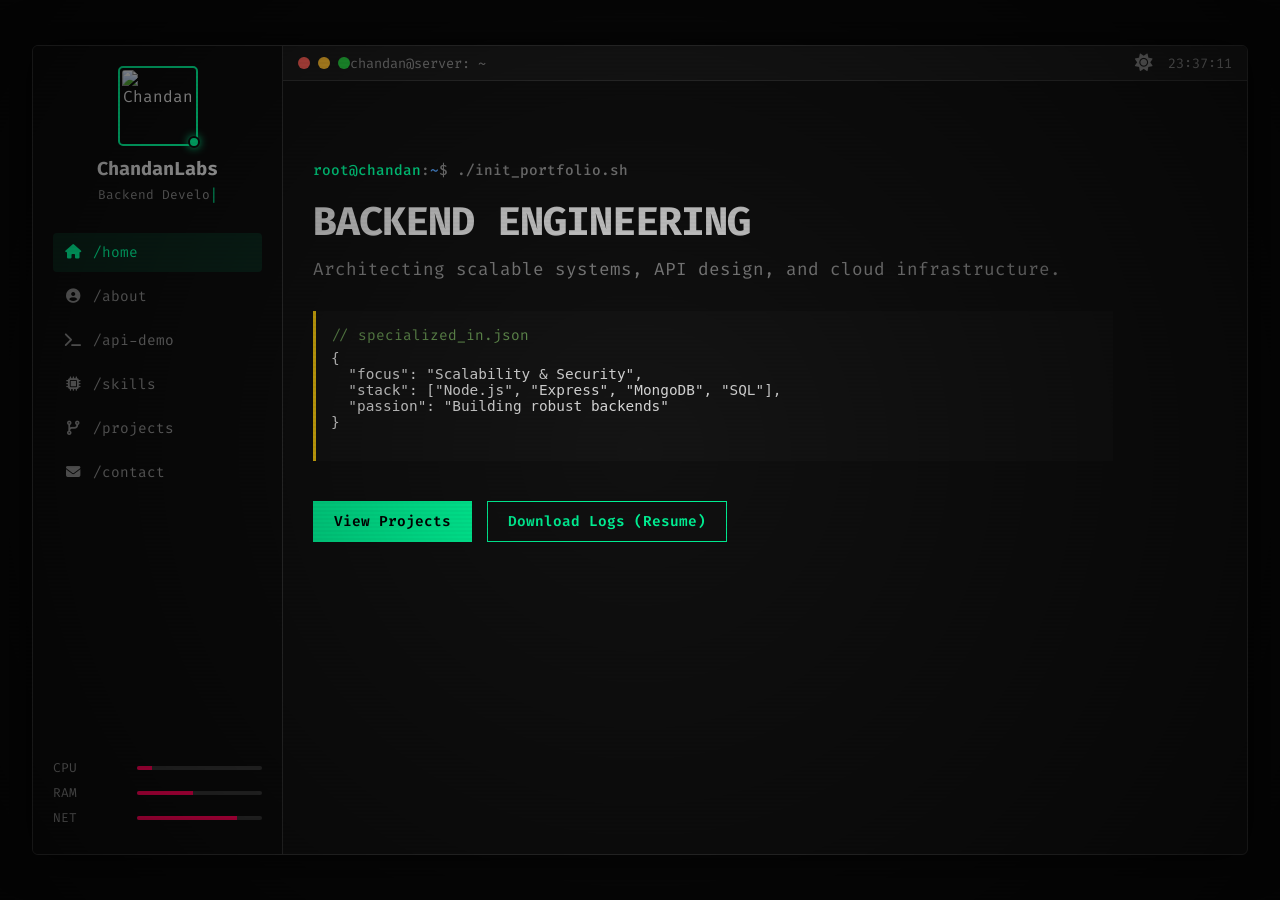
==== index.html @ 98e1dab8 "added updated resume successfully" ====
<!DOCTYPE html>
<html lang="en">

<head>
    <meta charset="UTF-8">
    <meta name="viewport" content="width=device-width, initial-scale=1.0">
    <title>root@chandan:~/portfolio</title>
    <link rel="preconnect" href="https://fonts.googleapis.com">
    <link rel="preconnect" href="https://fonts.gstatic.com" crossorigin>
    <link href="https://fonts.googleapis.com/css2?family=Fira+Code:wght@300;400;500;600;700&display=swap"
        rel="stylesheet">
    <link rel="stylesheet" href="style.css">
    <link rel="stylesheet" href="https://cdnjs.cloudflare.com/ajax/libs/font-awesome/6.4.0/css/all.min.css">
</head>

<body>
    <div class="scanline"></div>
    <div class="overlay"></div>

    <div class="terminal-container">
        <!-- Sidebar / System Status -->
        <aside class="sidebar">
            <div class="user-profile">
                <div class="avatar-frame">
                    <img src="https://github.com/ChandanLabs.png" alt="Chandan" class="avatar">
                    <div class="status-indicator online"></div>
                </div>
                <h3>ChandanLabs</h3>
                <p class="role"><span id="typing-role"></span><span class="typing-cursor">|</span></p>
            </div>

            <nav class="nav-menu">
                <a href="#home" class="nav-item active" data-cmd="cd /home"><i class="fas fa-home"></i> /home</a>
                <a href="#about" class="nav-item" data-cmd="cat about.md"><i class="fas fa-user-circle"></i> /about</a>
                <a href="#api-demo" class="nav-item" data-cmd="curl localhost:3000"><i class="fas fa-terminal"></i>
                    /api-demo</a>
                <a href="#skills" class="nav-item" data-cmd="./show_skills.sh"><i class="fas fa-microchip"></i>
                    /skills</a>
                <a href="#projects" class="nav-item" data-cmd="git log --projects"><i class="fas fa-code-branch"></i>
                    /projects</a>
                <a href="#contact" class="nav-item" data-cmd="./contact_me.sh"><i class="fas fa-envelope"></i>
                    /contact</a>
            </nav>

            <div class="system-stats">
                <div class="stat-row">
                    <span>CPU</span>
                    <div class="progress-bar">
                        <div class="fill" style="width: 12%"></div>
                    </div>
                </div>
                <div class="stat-row">
                    <span>RAM</span>
                    <div class="progress-bar">
                        <div class="fill" style="width: 45%"></div>
                    </div>
                </div>
                <div class="stat-row">
                    <span>NET</span>
                    <div class="progress-bar">
                        <div class="fill" style="width: 80%"></div>
                    </div>
                </div>
            </div>
        </aside>

        <!-- Main Terminal Content -->
        <main class="main-content">
            <!-- Top Bar -->
            <header class="top-bar">
                <div class="window-controls">
                    <span class="control red"></span>
                    <span class="control yellow"></span>
                    <span class="control green"></span>
                </div>
                <div class="window-title">chandan@server: ~</div>
                <div class="top-actions" style="display:flex; align-items:center; gap:15px; margin-left:auto;">
                    <button id="theme-toggle" class="icon-btn" aria-label="Toggle Theme"><i
                            class="fas fa-sun"></i></button>
                    <div class="current-time" id="clock">00:00:00</div>
                </div>
            </header>

            <!-- Scrollable Content Area -->
            <div class="content-scroll">

                <!-- Hero / Home Section -->
                <section id="home" class="section active-section">
                    <div class="terminal-welcome">
                        <p class="prompt"><span class="user">root@chandan</span>:<span class="path">~</span>$
                            ./init_portfolio.sh</p>
                        <h1 class="glitch" data-text="BACKEND ENGINEERING">BACKEND ENGINEERING</h1>
                        <p class="sub-text">Architecting scalable systems, API design, and cloud infrastructure.</p>

                        <div class="code-block">
                            <span class="comment">// specialized_in.json</span>
                            <pre>
{
  "focus": "Scalability & Security",
  "stack": ["Node.js", "Express", "MongoDB", "SQL"],
  "passion": "Building robust backends"
}
                            </pre>
                        </div>

                        <div class="cta-group">
                            <a href="#projects" class="terminal-btn">View Projects</a>
                            <a href="assets/ChandanKumarSahTeli.pdf" class="terminal-btn outline"
                                download>Download Logs (Resume)</a>
                        </div>
                    </div>
                </section>

                <!-- API Playground Section (Backend Demo) -->
                <section id="api-demo" class="section">
                    <div class="terminal-header">
                        <h2><span class="prompt">root@chandan:~/api-server$</span> node server.js</h2>
                    </div>
                    <div class="api-console-container">
                        <div class="api-status-bar">
                            <span class="status-dot green"></span> Server Status: <strong>Online</strong> | Port: 3000
                        </div>

                        <div class="api-interaction-area">
                            <div class="request-builder">
                                <label>>>> HTTP Request</label>
                                <div class="input-group">
                                    <select id="http-method" class="terminal-select">
                                        <option value="GET">GET</option>
                                        <option value="POST">POST</option>
                                    </select>
                                    <input type="text" id="api-endpoint" class="terminal-input-inline"
                                        value="/api/active-projects" placeholder="/api/...">
                                    <button id="send-request" class="terminal-btn-small">SEND</button>
                                </div>
                                <div class="available-endpoints">
                                    <small>Available: <span class="cmd-hint"
                                            onclick="setEndpoint('/api/active-projects')">/api/active-projects</span>,
                                        <span class="cmd-hint"
                                            onclick="setEndpoint('/api/system-health')">/api/system-health</span>, <span
                                            class="cmd-hint"
                                            onclick="setEndpoint('/api/hire-me')">/api/hire-me</span></small>
                                </div>
                            </div>

                            <div class="response-viewer">
                                <label>>>> Server Response</label>
                                <pre><code id="json-response" class="language-json">
// Waiting for request...
                                </code></pre>
                            </div>
                        </div>
                    </div>
                </section>

                <!-- About Section -->
                <section id="about" class="section">
                    <div class="terminal-header">
                        <h2><span class="prompt">root@chandan:~/about$</span> cat README.md</h2>
                    </div>
                    <div class="about-content">
                        <p>> I am a Backend Developer obsessed with system architecture and data flow.</p>
                        <p>> Currently pursuing B.Tech in Computer Science at Aditya University.</p>
                        <p>> I don't just write code; I design systems that handle load and ensure data integrity.</p>
                        <br>
                        <div class="knowledge-base">
                            <h3><i class="fas fa-book"></i> Knowledge Base</h3>
                            <div class="kb-grid">
                                <div class="kb-item">
                                    <h4>System Design</h4>
                                    <p>Understanding of load balancing, caching strategies, and database indexing.</p>
                                </div>
                                <div class="kb-item">
                                    <h4>API Security</h4>
                                    <p>Experience with JWT, OAuth2, and rate limiting implementation.</p>
                                </div>
                                <div class="kb-item">
                                    <h4>Data Structures</h4>
                                    <p>Strong grasp of algorithms for optimized backend logic.</p>
                                </div>
                            </div>
                        </div>
                    </div>
                </section>

                <!-- Skills Section -->
                <section id="skills" class="section">
                    <div class="terminal-header">
                        <h2><span class="prompt">root@chandan:~/skills$</span> ./list_dependencies.sh</h2>
                    </div>
                    <div class="skills-container">
                        <div class="skill-category">
                            <h3>Backend Core</h3>
                            <div class="skill-tags">
                                <span class="tag">Node.js</span>
                                <span class="tag">Express.js</span>
                                <span class="tag">Java</span>
                                <span class="tag">Python</span>
                            </div>
                        </div>
                        <div class="skill-category">
                            <h3>Databases</h3>
                            <div class="skill-tags">
                                <span class="tag">MongoDB</span>
                                <span class="tag">MySQL</span>
                                <span class="tag">PostgreSQL</span>
                                <span class="tag">Redis</span>
                            </div>
                        </div>
                        <div class="skill-category">
                            <h3>DevOps & Cloud</h3>
                            <div class="skill-tags">
                                <span class="tag">Docker</span>
                                <span class="tag">AWS (Basic)</span>
                                <span class="tag">Git</span>
                                <span class="tag">Linux</span>
                            </div>
                        </div>
                        <div class="skill-category">
                            <h3>Tools</h3>
                            <div class="skill-tags">
                                <span class="tag">Postman</span>
                                <span class="tag">Insomnia</span>
                                <span class="tag">VS Code</span>
                            </div>
                        </div>
                    </div>
                </section>

                <!-- Projects Section -->
                <section id="projects" class="section">
                    <div class="terminal-header">
                        <h2><span class="prompt">root@chandan:~/projects$</span> git log --oneline</h2>
                    </div>
                    <!-- Projects will be injected here by JS -->
                    <div id="projects-container" class="projects-grid">
                        <div class="loading-cursor">Fetching repositories..._</div>
                    </div>
                </section>

                <!-- Contact Section -->
                <section id="contact" class="section">
                    <div class="terminal-header">
                        <h2><span class="prompt">root@chandan:~/contact$</span> ./send_message.sh</h2>
                    </div>
                    <div class="contact-form-container">
                        <div class="form-group">
                            <label>> Enter your email:</label>
                            <input type="email" class="terminal-input" placeholder="_">
                        </div>
                        <div class="form-group">
                            <label>> Message:</label>
                            <textarea class="terminal-input" rows="4" placeholder="_"></textarea>
                        </div>
                        <button class="terminal-btn">EXECUTE SEND</button>

                        <div class="social-links-terminal">
                            <p>Or connect via:</p>
                            <a href="mailto:sah288012@gmail.com" class="social-cmd">ssh sah288012@gmail.com</a>
                            <a href="https://linkedin.com/in/chandan-kumar-sah-teli-8718b6364/" target="_blank"
                                class="social-cmd">curl linkedin/chandan</a>
                            <a href="https://github.com/ChandanLabs" target="_blank" class="social-cmd">git remote add
                                origin github/ChandanLabs</a>
                        </div>
                    </div>
                </section>

            </div>
        </main>
    </div>

    <script src="script.js"></script>
</body>

</html>
---- style.css ----
/* Base & Reset */
* {
    box-sizing: border-box;
    margin: 0;
    padding: 0;
}

:root {
    --bg-color: #0a0a0a;
    --term-bg: #111;
    --sidebar-bg: #0d0d0d;
    --text-primary: #e0e0e0;
    --text-muted: #888;
    --accent: #00ff9d;
    /* Matrix Green */
    --accent-dim: rgba(0, 255, 157, 0.1);
    --secondary: #ff0055;
    /* Error Red / Accent */
    --highlight: #f1c40f;
    /* Warning Yellow */
    --font-mono: 'Fira Code', 'Courier New', monospace;
    --window-header: #1a1a1a;
    --border: #333;
}

body.light-mode {
    --bg-color: #f0f0f0;
    --term-bg: #ffffff;
    --sidebar-bg: #e6e6e6;
    --text-primary: #333333;
    --text-muted: #666666;
    --accent: #007acc;
    /* VS Code Blue */
    --accent-dim: rgba(0, 122, 204, 0.1);
    --secondary: #d32f2f;
    --highlight: #f1c40f;
    --window-header: #dddddd;
    --border: #cccccc;
}

body {
    background-color: var(--bg-color);
    color: var(--text-primary);
    font-family: var(--font-mono);
    height: 100vh;
    overflow: hidden;
    display: flex;
    justify-content: center;
    align-items: center;
}

/* Scanlines & Overlay Effects */
.scanline {
    position: fixed;
    top: 0;
    left: 0;
    width: 100%;
    height: 100%;
    background: linear-gradient(to bottom, rgba(255, 255, 255, 0), rgba(255, 255, 255, 0) 50%, rgba(0, 0, 0, 0.2) 50%, rgba(0, 0, 0, 0.2));
    background-size: 100% 4px;
    pointer-events: none;
    z-index: 1000;
    opacity: 0.15;
}

.overlay {
    position: fixed;
    top: 0;
    left: 0;
    width: 100%;
    height: 100%;
    background: radial-gradient(circle at center, transparent 0%, rgba(0, 0, 0, 0.6) 100%);
    pointer-events: none;
    z-index: 999;
}

/* Container */
.terminal-container {
    display: flex;
    width: 95vw;
    height: 90vh;
    border: 1px solid var(--border);
    background: var(--term-bg);
    box-shadow: 0 0 40px rgba(0, 0, 0, 0.8);
    position: relative;
    z-index: 1;
    overflow: hidden;
    border-radius: 6px;
}

/* Sidebar */
.sidebar {
    width: 250px;
    background: var(--sidebar-bg);
    border-right: 1px solid var(--border);
    padding: 20px;
    display: flex;
    flex-direction: column;
}

.user-profile {
    text-align: center;
    margin-bottom: 30px;
}

.avatar-frame {
    position: relative;
    width: 80px;
    height: 80px;
    margin: 0 auto 10px;
    border: 2px solid var(--accent);
    border-radius: 5px;
    padding: 2px;
}

.avatar {
    width: 100%;
    height: 100%;
    object-fit: cover;
    border-radius: 3px;
}

.status-indicator {
    position: absolute;
    bottom: -4px;
    right: -4px;
    width: 12px;
    height: 12px;
    border-radius: 50%;
    border: 2px solid var(--sidebar-bg);
}

.status-indicator.online {
    background: var(--accent);
    box-shadow: 0 0 8px var(--accent);
}

.role {
    font-size: 0.8rem;
    color: var(--text-muted);
    margin-top: 5px;
}

.nav-menu {
    flex: 1;
    display: flex;
    flex-direction: column;
    gap: 5px;
}

.nav-item {
    display: flex;
    align-items: center;
    gap: 10px;
    padding: 10px;
    color: var(--text-muted);
    text-decoration: none;
    transition: all 0.2s;
    border-radius: 4px;
    font-size: 0.9rem;
}

.nav-item:hover,
.nav-item.active {
    background: var(--accent-dim);
    color: var(--accent);
}

.nav-item i {
    width: 20px;
    text-align: center;
}

.system-stats {
    margin-top: auto;
    font-size: 0.8rem;
    color: var(--text-muted);
}

.stat-row {
    display: flex;
    align-items: center;
    justify-content: space-between;
    margin-bottom: 8px;
}

.progress-bar {
    width: 60%;
    height: 4px;
    background: #333;
    border-radius: 2px;
    overflow: hidden;
}

.progress-bar .fill {
    height: 100%;
    background: var(--secondary);
}

/* Main Content */
.main-content {
    flex: 1;
    display: flex;
    flex-direction: column;
}

.top-bar {
    height: 35px;
    background: var(--window-header);
    border-bottom: 1px solid var(--border);
    display: flex;
    align-items: center;
    padding: 0 15px;
    justify-content: space-between;
}

.window-controls {
    display: flex;
    gap: 8px;
}

.control {
    width: 12px;
    height: 12px;
    border-radius: 50%;
}

.control.red {
    background: #ff5f56;
}

.control.yellow {
    background: #ffbd2e;
}

.control.green {
    background: #27c93f;
}

.window-title {
    font-size: 0.85rem;
    color: var(--text-muted);
}

.current-time {
    font-size: 0.85rem;
    color: var(--text-muted);
}

.content-scroll {
    flex: 1;
    padding: 30px;
    overflow-y: auto;
    scroll-behavior: smooth;
    color: var(--text-primary);
}

.content-scroll::-webkit-scrollbar {
    width: 8px;
}

.content-scroll::-webkit-scrollbar-thumb {
    background: #333;
    border-radius: 4px;
}

.content-scroll::-webkit-scrollbar-track {
    background: var(--term-bg);
}

/* Sections */
.section {
    display: none;
    animation: fadeIn 0.3s ease;
}

.section.active-section {
    display: block;
}

@keyframes fadeIn {
    from {
        opacity: 0;
        transform: translateY(10px);
    }

    to {
        opacity: 1;
        transform: translateY(0);
    }
}

/* Typography & Terminal Elements */
h1 {
    font-size: 2.5rem;
    margin: 10px 0;
    color: var(--text-primary);
    letter-spacing: -1px;
}

h2 {
    font-size: 1.5rem;
    color: var(--accent);
    margin-bottom: 20px;
    border-bottom: 1px solid var(--border);
    padding-bottom: 10px;
}

.prompt {
    color: var(--text-muted);
    font-size: 0.9rem;
    margin-bottom: 15px;
    font-weight: 500;
}

.prompt .user {
    color: var(--accent);
}

.prompt .path {
    color: #57a5ff;
}

/* Home Section */
.terminal-welcome {
    max-width: 800px;
    margin-top: 50px;
}

.sub-text {
    font-size: 1.1rem;
    color: var(--text-muted);
    margin-bottom: 30px;
}

.code-block {
    background: #151515;
    border-left: 3px solid var(--highlight);
    padding: 15px;
    font-size: 0.9rem;
    margin-bottom: 40px;
    font-family: var(--font-mono);
}

.code-block .comment {
    color: #6a9955;
    display: block;
    margin-bottom: 5px;
}

.cta-group {
    display: flex;
    gap: 15px;
}

.terminal-btn {
    padding: 10px 20px;
    background: var(--accent);
    color: #000;
    font-weight: 600;
    text-decoration: none;
    border: 1px solid var(--accent);
    transition: all 0.2s;
    font-size: 0.9rem;
}

.terminal-btn:hover {
    background: transparent;
    color: var(--accent);
    box-shadow: 0 0 10px var(--accent-dim);
}

.terminal-btn.outline {
    background: transparent;
    color: var(--accent);
}

.terminal-btn.outline:hover {
    background: var(--accent);
    color: #000;
}

/* Grid Systems for Knowledge & Skills */
.kb-grid,
.skills-container {
    display: grid;
    grid-template-columns: repeat(auto-fill, minmax(200px, 1fr));
    gap: 20px;
}

.kb-item,
.skill-category {
    background: rgba(255, 255, 255, 0.03);
    border: 1px solid #222;
    padding: 15px;
    transition: border-color 0.2s;
}

.kb-item:hover,
.skill-category:hover {
    border-color: var(--accent);
}

.kb-item h4,
.skill-category h3 {
    color: var(--text-primary);
    margin-bottom: 10px;
    font-size: 1rem;
}

.kb-item p {
    font-size: 0.85rem;
    color: var(--text-muted);
    line-height: 1.5;
}

.skill-tags {
    display: flex;
    flex-wrap: wrap;
    gap: 8px;
}

.tag {
    font-size: 0.8rem;
    padding: 3px 8px;
    background: #222;
    color: var(--text-muted);
}

.skill-category:hover .tag {
    color: var(--accent);
    background: var(--accent-dim);
}

/* Projects Grid */
.projects-grid {
    display: grid;
    grid-template-columns: repeat(auto-fill, minmax(300px, 1fr));
    gap: 20px;
}

.project-card {
    background: #0d0d0d;
    border: 1px solid #333;
    padding: 20px;
    display: flex;
    flex-direction: column;
    justify-content: space-between;
    transition: all 0.2s;
}

.project-card:hover {
    transform: translateY(-3px);
    border-color: var(--accent);
    box-shadow: 0 5px 15px rgba(0, 0, 0, 0.3);
}

.project-header {
    display: flex;
    justify-content: space-between;
    align-items: flex-start;
    margin-bottom: 15px;
}

.project-title {
    color: var(--accent);
    font-size: 1.1rem;
    font-weight: 600;
    text-decoration: none;
}

.project-desc {
    font-size: 0.9rem;
    color: var(--text-muted);
    margin-bottom: 20px;
    line-height: 1.5;
    flex-grow: 1;
}

.project-meta {
    font-size: 0.8rem;
    color: #555;
    display: flex;
    gap: 15px;
    margin-bottom: 15px;
}

.project-links {
    display: flex;
    gap: 10px;
}

.p-btn {
    font-size: 0.8rem;
    color: var(--text-primary);
    text-decoration: none;
    border-bottom: 1px solid transparent;
}

.p-btn:hover {
    border-bottom-color: var(--accent);
    color: var(--accent);
}

/* Icon Button */
.icon-btn {
    background: transparent;
    border: none;
    color: var(--text-muted);
    font-size: 1.1rem;
    cursor: pointer;
    transition: color 0.2s;
}

.icon-btn:hover {
    color: var(--accent);
}

/* API Console Styles */
.api-console-container {
    background: rgba(0, 0, 0, 0.2);
    border: 1px solid var(--border);
    border-radius: 4px;
    padding: 15px;
    font-family: var(--font-mono);
}

body.light-mode .api-console-container {
    background: rgba(0, 0, 0, 0.05);
}

.api-status-bar {
    border-bottom: 1px solid var(--border);
    padding-bottom: 10px;
    margin-bottom: 15px;
    font-size: 0.85rem;
    color: var(--text-muted);
}

.status-dot {
    display: inline-block;
    width: 8px;
    height: 8px;
    border-radius: 50%;
    margin-right: 5px;
}

.status-dot.green {
    background: #27c93f;
    box-shadow: 0 0 5px #27c93f;
}

.input-group {
    display: flex;
    gap: 10px;
    margin-bottom: 10px;
}

.terminal-select {
    background: var(--bg-color);
    color: var(--accent);
    border: 1px solid var(--border);
    padding: 8px;
    font-family: var(--font-mono);
    cursor: pointer;
}

.terminal-input-inline {
    flex: 1;
    background: transparent;
    border: 1px solid var(--border);
    color: var(--text-primary);
    padding: 8px;
    font-family: var(--font-mono);
}

.terminal-btn-small {
    padding: 8px 15px;
    background: var(--accent);
    color: var(--term-bg);
    border: none;
    font-weight: bold;
    cursor: pointer;
}

.cmd-hint {
    color: var(--accent);
    cursor: pointer;
    text-decoration: underline;
    margin-right: 10px;
}

.response-viewer {
    margin-top: 20px;
    background: #000;
    padding: 15px;
    border-radius: 4px;
    border: 1px solid #333;
    min-height: 150px;
    color: #00ff9d;
    /* Keep greenish output for contrast */
}

body.light-mode .response-viewer {
    background: #1e1e1e;
}

/* Contact Form */
.contact-form-container {
    max-width: 600px;
}

.form-group {
    margin-bottom: 20px;
}

.form-group label {
    display: block;
    color: var(--text-muted);
    margin-bottom: 8px;
    font-size: 0.9rem;
}

.terminal-input {
    width: 100%;
    background: transparent;
    border: none;
    border-bottom: 1px solid #333;
    color: var(--accent);
    font-family: var(--font-mono);
    padding: 10px 0;
    font-size: 1rem;
}

.terminal-input:focus {
    outline: none;
    border-bottom-color: var(--accent);
}

.social-links-terminal {
    margin-top: 40px;
    border-top: 1px dashed #333;
    padding-top: 20px;
}

.social-cmd {
    display: block;
    font-size: 0.9rem;
    color: var(--text-muted);
    margin-bottom: 8px;
    text-decoration: none;
}

.social-cmd:hover {
    color: var(--accent);
}

/* Typing Cursor Animation */
.typing-cursor {
    display: inline-block;
    color: var(--accent);
    animation: blinkCursor 0.8s step-end infinite;
}

@keyframes blinkCursor {

    from,
    to {
        opacity: 1;
    }

    50% {
        opacity: 0;
    }
}

/* Glitch Effect */
.glitch {
    position: relative;
}

.glitch::before,
.glitch::after {
    content: attr(data-text);
    position: absolute;
    top: 0;
    left: 0;
    width: 100%;
    height: 100%;
}

.glitch::before {
    left: 2px;
    text-shadow: -1px 0 #ff00c1;
    clip: rect(44px, 450px, 56px, 0);
    animation: glitch-anim 5s infinite linear alternate-reverse;
}

.glitch::after {
    left: -2px;
    text-shadow: -1px 0 #00fff9;
    clip: rect(44px, 450px, 56px, 0);
    animation: glitch-anim2 5s infinite linear alternate-reverse;
}

@keyframes glitch-anim {
    0% {
        clip: rect(30px, 9999px, 10px, 0);
    }

    20% {
        clip: rect(80px, 9999px, 90px, 0);
    }

    40% {
        clip: rect(10px, 9999px, 50px, 0);
    }

    60% {
        clip: rect(40px, 9999px, 20px, 0);
    }

    80% {
        clip: rect(90px, 9999px, 60px, 0);
    }

    100% {
        clip: rect(20px, 9999px, 70px, 0);
    }
}

@keyframes glitch-anim2 {
    0% {
        clip: rect(10px, 9999px, 80px, 0);
    }

    20% {
        clip: rect(60px, 9999px, 10px, 0);
    }

    40% {
        clip: rect(30px, 9999px, 50px, 0);
    }

    60% {
        clip: rect(90px, 9999px, 20px, 0);
    }

    80% {
        clip: rect(10px, 9999px, 40px, 0);
    }

    100% {
        clip: rect(50px, 9999px, 80px, 0);
    }
}

/* Back to Top Button */
.back-to-top {
    position: fixed;
    bottom: 20px;
    right: 20px;
    background: var(--accent);
    color: #000;
    border: none;
    border-radius: 50%;
    width: 50px;
    height: 50px;
    font-size: 1.5rem;
    cursor: pointer;
    box-shadow: 0 4px 15px rgba(0, 0, 0, 0.3);
    z-index: 2000;
    opacity: 0;
    visibility: hidden;
    transition: opacity 0.3s, visibility 0.3s, transform 0.3s;
    display: flex;
    align-items: center;
    justify-content: center;
}

.back-to-top.show {
    opacity: 1;
    visibility: visible;
}

.back-to-top:hover {
    transform: scale(1.1);
    box-shadow: 0 0 15px var(--accent);
}

@media (max-width: 768px) {
    body {
        height: auto;
        overflow-y: auto;
        /* Enable native body scroll on mobile */
        display: block;
        /* Remove flex centering constraint */
    }

    .terminal-container {
        flex-direction: column;
        width: 100%;
        height: auto;
        min-height: 100vh;
        /* Allow it to grow */
        border-radius: 0;
        border: none;
        overflow: visible;
        /* No internal scroll clipping */
    }

    .sidebar {
        width: 100%;
        flex-direction: row;
        align-items: center;
        padding: 10px 15px;
        border-right: none;
        border-bottom: 1px solid var(--border);
        height: 70px;
        position: sticky;
        /* Sticky Header */
        top: 0;
        z-index: 1000;
        background: var(--sidebar-bg);
        /* Ensure opacity covers content */
    }

    .user-profile {
        margin-bottom: 0;
        display: flex;
        align-items: center;
        gap: 10px;
        text-align: left;
        flex: 0 0 auto;
        /* Don't shrink */
    }

    .avatar-frame {
        width: 40px;
        height: 40px;
        margin: 0;
    }

    .status-indicator {
        width: 8px;
        height: 8px;
    }

    .role,
    .system-stats {
        display: none;
    }

    .user-profile h3 {
        font-size: 1rem;
        margin: 0;
        display: none;
        /* Hide name on small screens to save space for nav */
    }

    /* Horizontal Scrolling Nav for Mobile */
    .nav-menu {
        display: flex;
        flex-direction: row;
        align-items: center;
        overflow-x: auto;
        flex: 1;
        margin-left: 15px;
        gap: 5px;
        -webkit-overflow-scrolling: touch;
        /* Smooth scroll for nav */
        scrollbar-width: none;
        /* Firefox */
    }

    .nav-menu::-webkit-scrollbar {
        display: none;
        /* Chrome/Safari */
    }

    .nav-item {
        padding: 8px;
        white-space: nowrap;
    }

    .nav-item span {
        display: none;
    }

    /* Show only icons */
    .nav-item i {
        font-size: 1.2rem;
    }

    .main-content {
        height: auto;
        overflow: visible;
        display: block;
    }

    /* Disable inner scroll, let body handle it */
    .content-scroll {
        flex: none;
        /* Disable flex sizing */
        padding: 15px 15px 80px 15px;
        /* Extra bottom padding */
        overflow: visible;
        height: auto;
    }

    /* Top bar adjustments */
    .top-bar {
        display: none;
        /* Hide window controls on mobile to save space */
    }

    h1 {
        font-size: 1.8rem;
    }
}
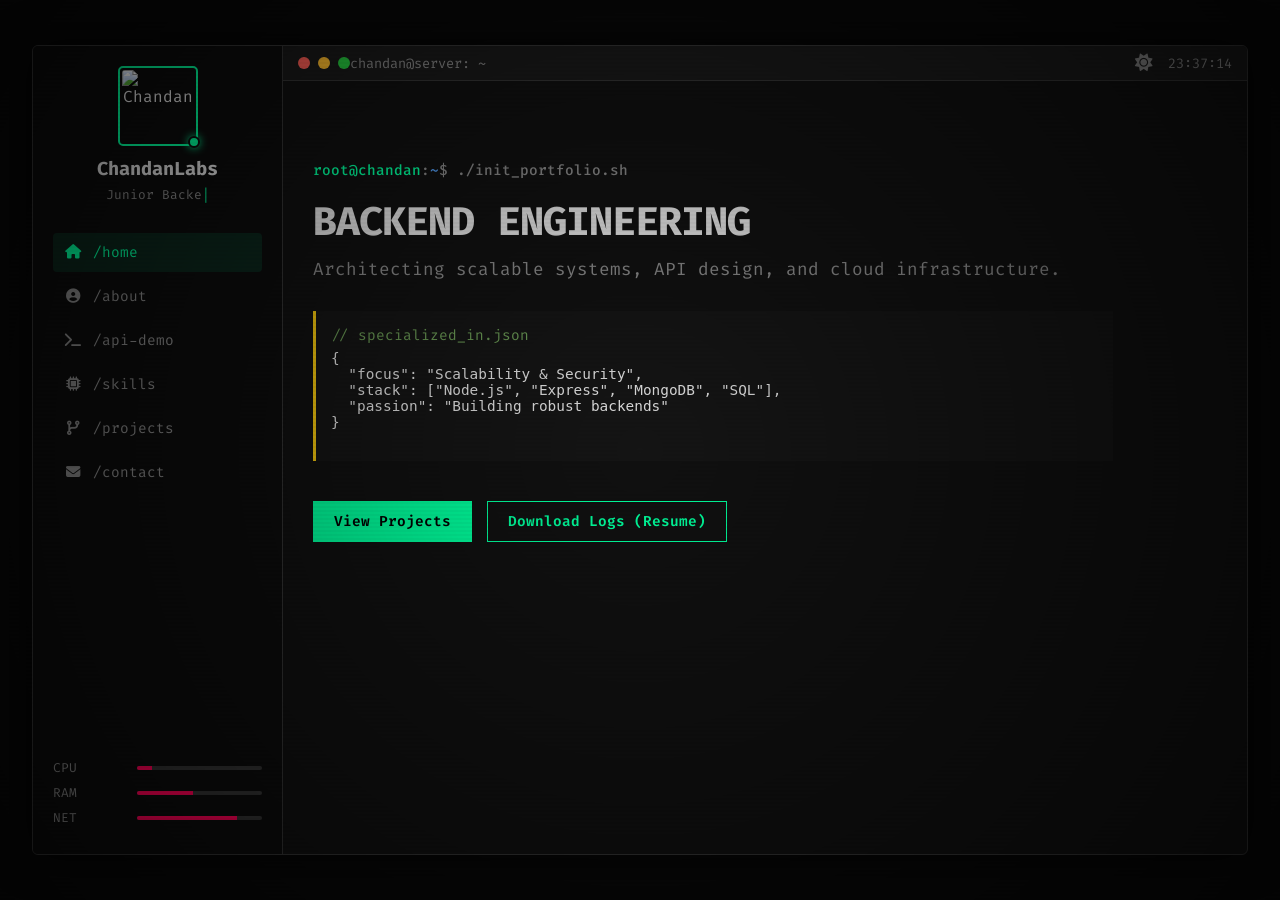
==== commit a014be1b: "making it perfect" ====
--- a/index.html
+++ b/index.html
@@ -105,8 +105,8 @@
 
                         <div class="cta-group">
                             <a href="#projects" class="terminal-btn">View Projects</a>
-                            <a href="assets/ChandanKumarSahTeli.pdf" class="terminal-btn outline"
-                                download>Download Logs (Resume)</a>
+                            <a href="assets/ChandanKumarSahTeli.pdf" class="terminal-btn outline" download>Download Logs
+                                (Resume)</a>
                         </div>
                     </div>
                 </section>
@@ -159,28 +159,30 @@
                         <h2><span class="prompt">root@chandan:~/about$</span> cat README.md</h2>
                     </div>
                     <div class="about-content">
-                        <p>> I am a Backend Developer obsessed with system architecture and data flow.</p>
-                        <p>> Currently pursuing B.Tech in Computer Science at Aditya University.</p>
-                        <p>> I don't just write code; I design systems that handle load and ensure data integrity.</p>
+                        <p>> Motivated Computer Science student with strong engineering fundamentals.</p>
+                        <p>> Proficiency in building scalable APIs, designing database schemas, and integrating AI.</p>
+                        <p>> Actively learning cloud infrastructure and advanced system design while maintaining a
+                            continuous focus on clean code.</p>
                         <br>
                         <div class="knowledge-base">
                             <h3><i class="fas fa-book"></i> Knowledge Base</h3>
                             <div class="kb-grid">
                                 <div class="kb-item">
-                                    <h4>System Design</h4>
-                                    <p>Understanding of load balancing, caching strategies, and database indexing.</p>
-                                </div>
-                                <div class="kb-item">
-                                    <h4>API Security</h4>
-                                    <p>Experience with JWT, OAuth2, and rate limiting implementation.</p>
-                                </div>
-                                <div class="kb-item">
-                                    <h4>Data Structures</h4>
-                                    <p>Strong grasp of algorithms for optimized backend logic.</p>
+                                    <div class="kb-item">
+                                        <h4>System Design</h4>
+                                        <p>Scalability basics, Caching (Redis), Database Normalization.</p>
+                                    </div>
+                                    <div class="kb-item">
+                                        <h4>Backend Engineering</h4>
+                                        <p>RESTful design, JWT Auth, Client-Server Architecture.</p>
+                                    </div>
+                                    <div class="kb-item">
+                                        <h4>AI Integration</h4>
+                                        <p>LLM APIs, Prompt Engineering, Agentic Workflows.</p>
+                                    </div>
                                 </div>
                             </div>
                         </div>
-                    </div>
                 </section>
 
                 <!-- Skills Section -->
@@ -188,41 +190,63 @@
                     <div class="terminal-header">
                         <h2><span class="prompt">root@chandan:~/skills$</span> ./list_dependencies.sh</h2>
                     </div>
-                    <div class="skills-container">
-                        <div class="skill-category">
-                            <h3>Backend Core</h3>
-                            <div class="skill-tags">
-                                <span class="tag">Node.js</span>
-                                <span class="tag">Express.js</span>
-                                <span class="tag">Java</span>
-                                <span class="tag">Python</span>
-                            </div>
-                        </div>
-                        <div class="skill-category">
-                            <h3>Databases</h3>
-                            <div class="skill-tags">
-                                <span class="tag">MongoDB</span>
-                                <span class="tag">MySQL</span>
-                                <span class="tag">PostgreSQL</span>
-                                <span class="tag">Redis</span>
-                            </div>
-                        </div>
-                        <div class="skill-category">
-                            <h3>DevOps & Cloud</h3>
-                            <div class="skill-tags">
-                                <span class="tag">Docker</span>
-                                <span class="tag">AWS (Basic)</span>
-                                <span class="tag">Git</span>
-                                <span class="tag">Linux</span>
-                            </div>
-                        </div>
-                        <div class="skill-category">
-                            <h3>Tools</h3>
-                            <div class="skill-tags">
-                                <span class="tag">Postman</span>
-                                <span class="tag">Insomnia</span>
-                                <span class="tag">VS Code</span>
-                            </div>
+                    <div class="skill-category">
+                        <h3>Languages (Intermediate)</h3>
+                        <div class="skill-tags">
+                            <span class="tag">Python</span>
+                            <span class="tag">Java</span>
+                            <span class="tag">JavaScript</span>
+                        </div>
+                    </div>
+                    <div class="skill-category">
+                        <h3>Backend Engineering</h3>
+                        <div class="skill-tags">
+                            <span class="tag">Node.js & Express</span>
+                            <span class="tag">REST APIs</span>
+                            <span class="tag">Authentication (JWT)</span>
+                            <span class="tag">DSA Fundamentals</span>
+                        </div>
+                    </div>
+                    <div class="skill-category">
+                        <h3>System Design</h3>
+                        <div class="skill-tags">
+                            <span class="tag">Client-Server Arch</span>
+                            <span class="tag">Database Design</span>
+                            <span class="tag">Caching Basics</span>
+                            <span class="tag">Auth Flows</span>
+                        </div>
+                    </div>
+                    <div class="skill-category">
+                        <h3>Databases</h3>
+                        <div class="skill-tags">
+                            <span class="tag">MySQL</span>
+                            <span class="tag">MongoDB</span>
+                            <span class="tag">Redis (Basic)</span>
+                        </div>
+                    </div>
+                    <div class="skill-category">
+                        <h3>DevOps & Cloud</h3>
+                        <div class="skill-tags">
+                            <span class="tag">Linux</span>
+                            <span class="tag">Git & GitHub</span>
+                            <span class="tag">Docker</span>
+                            <span class="tag">AWS (Basics)</span>
+                        </div>
+                    </div>
+                    <div class="skill-category">
+                        <h3>AI / GenAI</h3>
+                        <div class="skill-tags">
+                            <span class="tag">LLM Integration</span>
+                            <span class="tag">Prompt Engineering</span>
+                            <span class="tag">GenAI Apps</span>
+                        </div>
+                    </div>
+                    <div class="skill-category" style="border-color: var(--accent);">
+                        <h3>Learning & Growth</h3>
+                        <div class="skill-tags">
+                            <span class="tag">Kubernetes</span>
+                            <span class="tag">Cloud (AWS)</span>
+                            <span class="tag">Advanced Scalability</span>
                         </div>
                     </div>
                 </section>
--- a/style.css
+++ b/style.css
@@ -388,30 +388,86 @@
     gap: 20px;
 }
 
-.kb-item,
+.kb-item {
+    background: linear-gradient(135deg, rgba(255, 255, 255, 0.03) 0%, rgba(255, 255, 255, 0.01) 100%);
+    border: 1px solid #333;
+    border-left: 3px solid transparent;
+    padding: 20px;
+    transition: all 0.3s cubic-bezier(0.25, 0.8, 0.25, 1);
+    position: relative;
+    overflow: hidden;
+    border-radius: 4px;
+}
+
+.kb-item::before {
+    content: '';
+    position: absolute;
+    top: 0;
+    left: 0;
+    width: 0%;
+    height: 100%;
+    background: var(--accent-dim);
+    transition: width 0.3s ease;
+    z-index: 0;
+}
+
+.kb-item:hover {
+    transform: translateY(-2px);
+    border-color: var(--accent);
+    border-left-color: var(--accent);
+    box-shadow: 0 5px 15px rgba(0, 0, 0, 0.2);
+}
+
+.kb-item:hover::before {
+    width: 100%;
+}
+
+.kb-item h4 {
+    color: var(--accent);
+    margin-bottom: 12px;
+    font-size: 1.05rem;
+    position: relative;
+    z-index: 1;
+    display: flex;
+    align-items: center;
+    gap: 8px;
+}
+
+.kb-item h4::before {
+    content: '>';
+    font-size: 0.8em;
+    opacity: 0.7;
+}
+
+.kb-item p {
+    font-size: 0.9rem;
+    color: var(--text-muted);
+    line-height: 1.6;
+    position: relative;
+    z-index: 1;
+    transition: color 0.3s;
+}
+
+.kb-item:hover p {
+    color: var(--text-primary);
+}
+
 .skill-category {
     background: rgba(255, 255, 255, 0.03);
     border: 1px solid #222;
     padding: 15px;
-    transition: border-color 0.2s;
-}
-
-.kb-item:hover,
+    transition: all 0.2s;
+}
+
 .skill-category:hover {
     border-color: var(--accent);
-}
-
-.kb-item h4,
+    transform: translateY(-2px);
+}
+
 .skill-category h3 {
     color: var(--text-primary);
     margin-bottom: 10px;
     font-size: 1rem;
-}
-
-.kb-item p {
-    font-size: 0.85rem;
-    color: var(--text-muted);
-    line-height: 1.5;
 }
 
 .skill-tags {
@@ -788,6 +844,7 @@
     box-shadow: 0 0 15px var(--accent);
 }
 
+/* Responsive Styles */
 @media (max-width: 768px) {
     body {
         height: auto;
@@ -838,7 +895,6 @@
     .avatar-frame {
         width: 40px;
         height: 40px;
-        margin: 0;
     }
 
     .status-indicator {
@@ -917,4 +973,40 @@
     h1 {
         font-size: 1.8rem;
     }
+}
+
+/* Enhanced About Section Layout - Centered & Balanced */
+.about-content {
+    display: flex;
+    flex-direction: column;
+    gap: 30px;
+    max-width: 900px;
+    margin: 0 auto;
+    /* Center the entire section horizontally */
+}
+
+/* Knowledge Base Grid - Spaced out "small boxes" */
+.kb-grid {
+    display: grid;
+    grid-template-columns: repeat(auto-fit, minmax(240px, 1fr));
+    gap: 20px;
+    width: 100%;
+    margin-top: 10px;
+}
+
+.knowledge-base h3 {
+    margin-top: 0;
+    margin-bottom: 25px;
+    font-size: 1.2rem;
+    color: var(--accent);
+    border-bottom: 1px dashed #333;
+    padding-bottom: 10px;
+    text-align: left;
+    /* Keep header aligned with grid */
+}
+
+/* Ensure paragraph text is readable and not too wide */
+.about-content p {
+    max-width: 100%;
+    line-height: 1.6;
 }
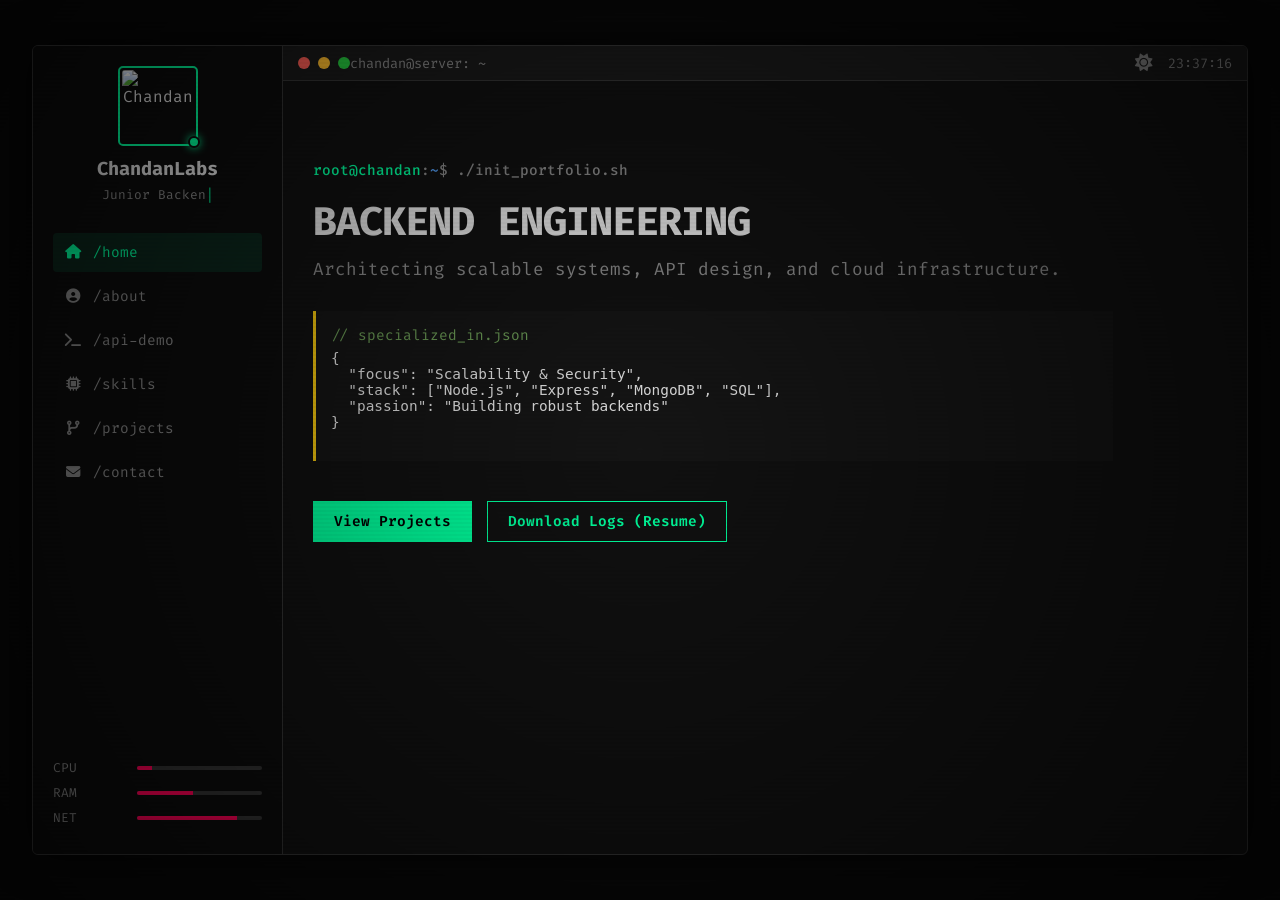
==== commit 2d6bd6df: "Refine skill tags and update section headings Updated skill tags and headings for clarity." ====
--- a/index.html
+++ b/index.html
@@ -193,9 +193,9 @@
                     <div class="skill-category">
                         <h3>Languages (Intermediate)</h3>
                         <div class="skill-tags">
-                            <span class="tag">Python</span>
-                            <span class="tag">Java</span>
-                            <span class="tag">JavaScript</span>
+                            <span class="tag">JavaScript(Dev..)</span>
+                            <span class="tag">Java(DSA)</span>
+                            <span class="tag">Python(AI)</span>
                         </div>
                     </div>
                     <div class="skill-category">
@@ -208,7 +208,7 @@
                         </div>
                     </div>
                     <div class="skill-category">
-                        <h3>System Design</h3>
+                        <h3>System Design(Basics)</h3>
                         <div class="skill-tags">
                             <span class="tag">Client-Server Arch</span>
                             <span class="tag">Database Design</span>
@@ -296,4 +296,4 @@
     <script src="script.js"></script>
 </body>
 
-</html>+</html>
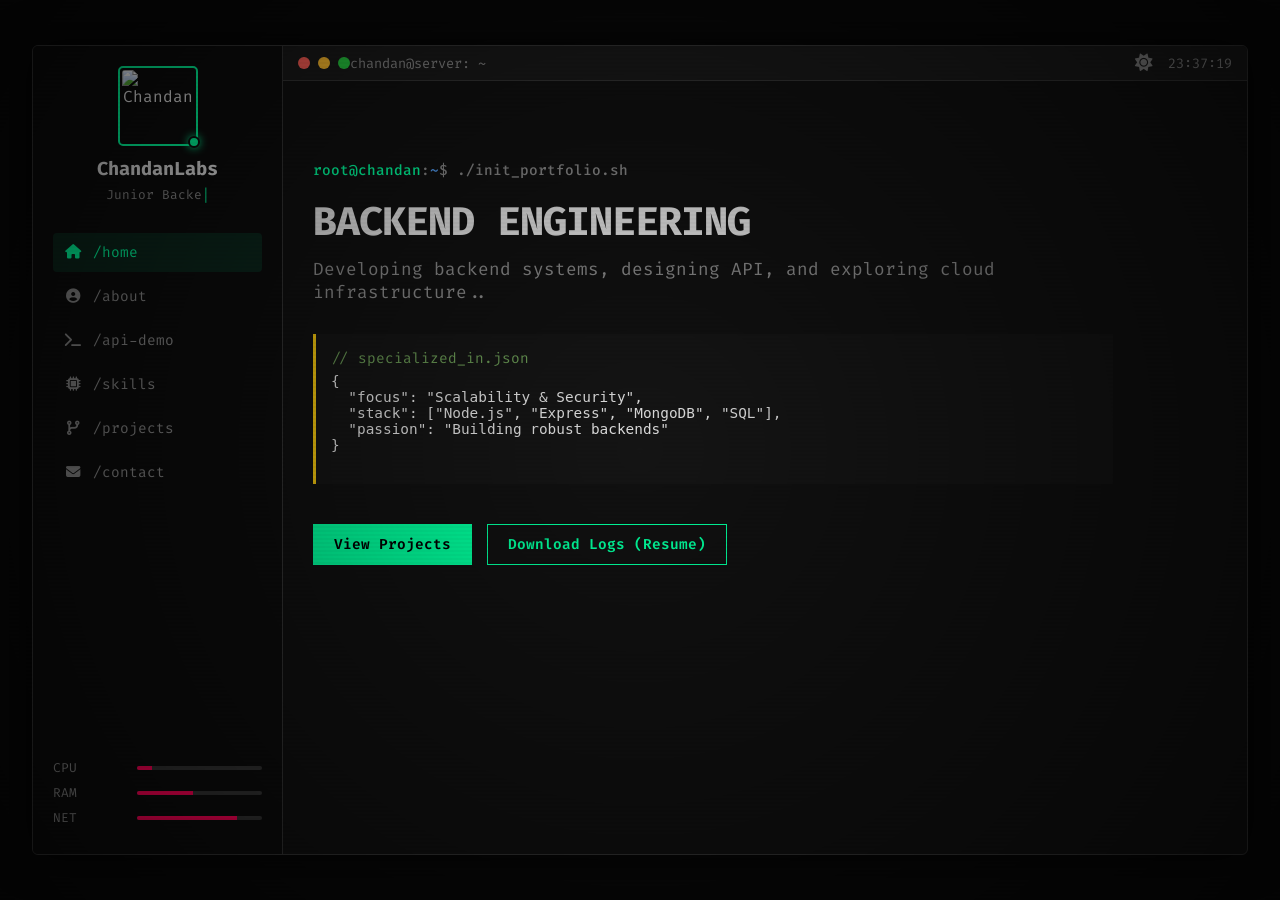
==== commit b05574c5: "Revise sub-text for backend engineering section Updated sub-text to provide a more detailed descript" ====
--- a/index.html
+++ b/index.html
@@ -90,7 +90,9 @@
                         <p class="prompt"><span class="user">root@chandan</span>:<span class="path">~</span>$
                             ./init_portfolio.sh</p>
                         <h1 class="glitch" data-text="BACKEND ENGINEERING">BACKEND ENGINEERING</h1>
-                        <p class="sub-text">Architecting scalable systems, API design, and cloud infrastructure.</p>
+                        <p class="sub-text">Developing backend systems,
+                            designing API,
+                            and exploring cloud infrastructure..</p>
 
                         <div class="code-block">
                             <span class="comment">// specialized_in.json</span>
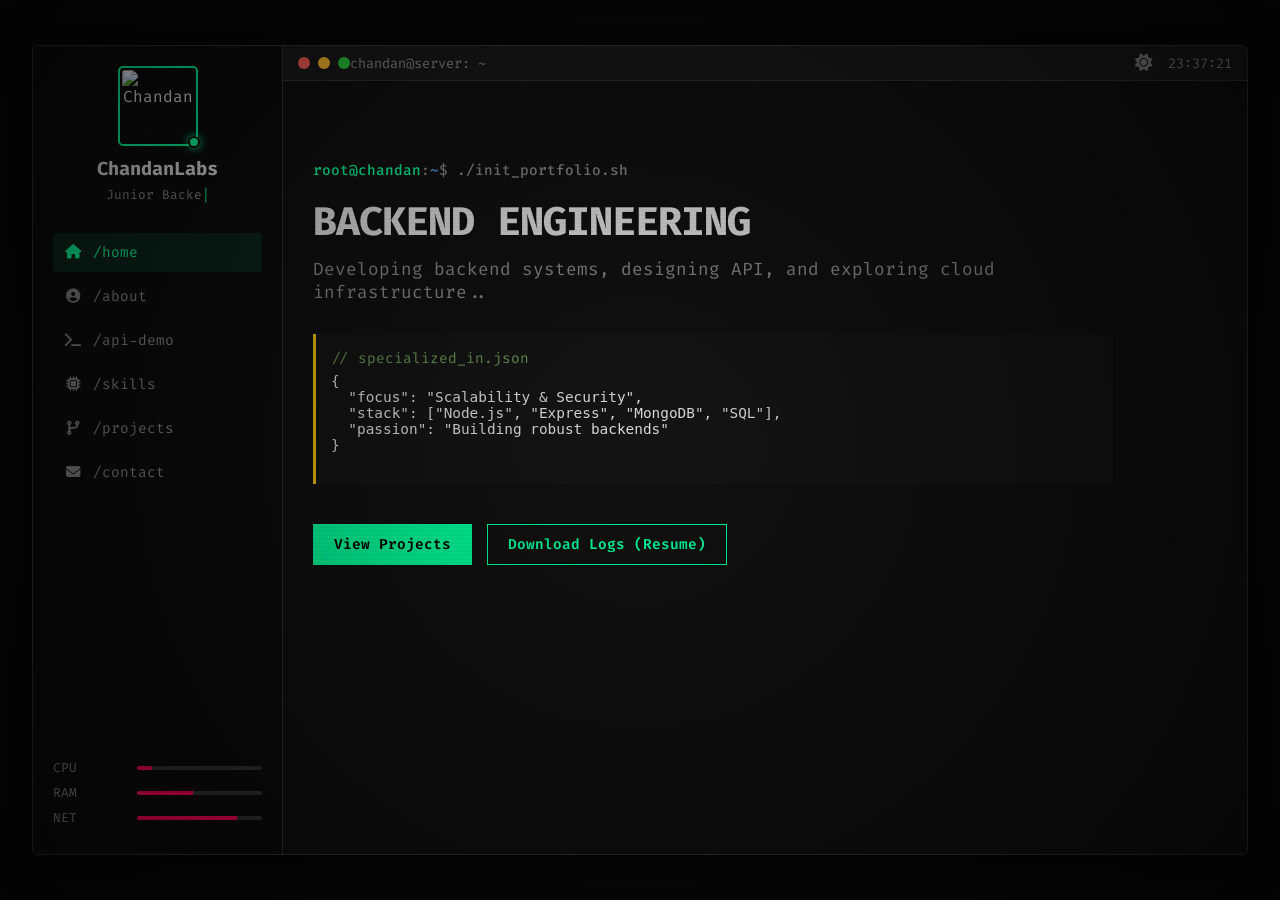
==== commit b68b0a47: "Update knowledge base and social links in index.html Removed commented-out section for 'System Desig" ====
--- a/index.html
+++ b/index.html
@@ -170,10 +170,10 @@
                             <h3><i class="fas fa-book"></i> Knowledge Base</h3>
                             <div class="kb-grid">
                                 <div class="kb-item">
-                                    <div class="kb-item">
+                                    <!-- <div class="kb-item">
                                         <h4>System Design</h4>
                                         <p>Scalability basics, Caching (Redis), Database Normalization.</p>
-                                    </div>
+                                    </div> -->
                                     <div class="kb-item">
                                         <h4>Backend Engineering</h4>
                                         <p>RESTful design, JWT Auth, Client-Server Architecture.</p>
@@ -249,6 +249,7 @@
                             <span class="tag">Kubernetes</span>
                             <span class="tag">Cloud (AWS)</span>
                             <span class="tag">Advanced Scalability</span>
+                            <span class="tag">Quantum Computing DIE-HARD fan</span>
                         </div>
                     </div>
                 </section>
@@ -282,6 +283,7 @@
 
                         <div class="social-links-terminal">
                             <p>Or connect via:</p>
+                            <a href="mailto:chandan.kumar.sah.teli2005@gmail.com" class="social-cmd">ssh chandan.kumar.sah.teli2005@gmail.com</a>
                             <a href="mailto:sah288012@gmail.com" class="social-cmd">ssh sah288012@gmail.com</a>
                             <a href="https://linkedin.com/in/chandan-kumar-sah-teli-8718b6364/" target="_blank"
                                 class="social-cmd">curl linkedin/chandan</a>
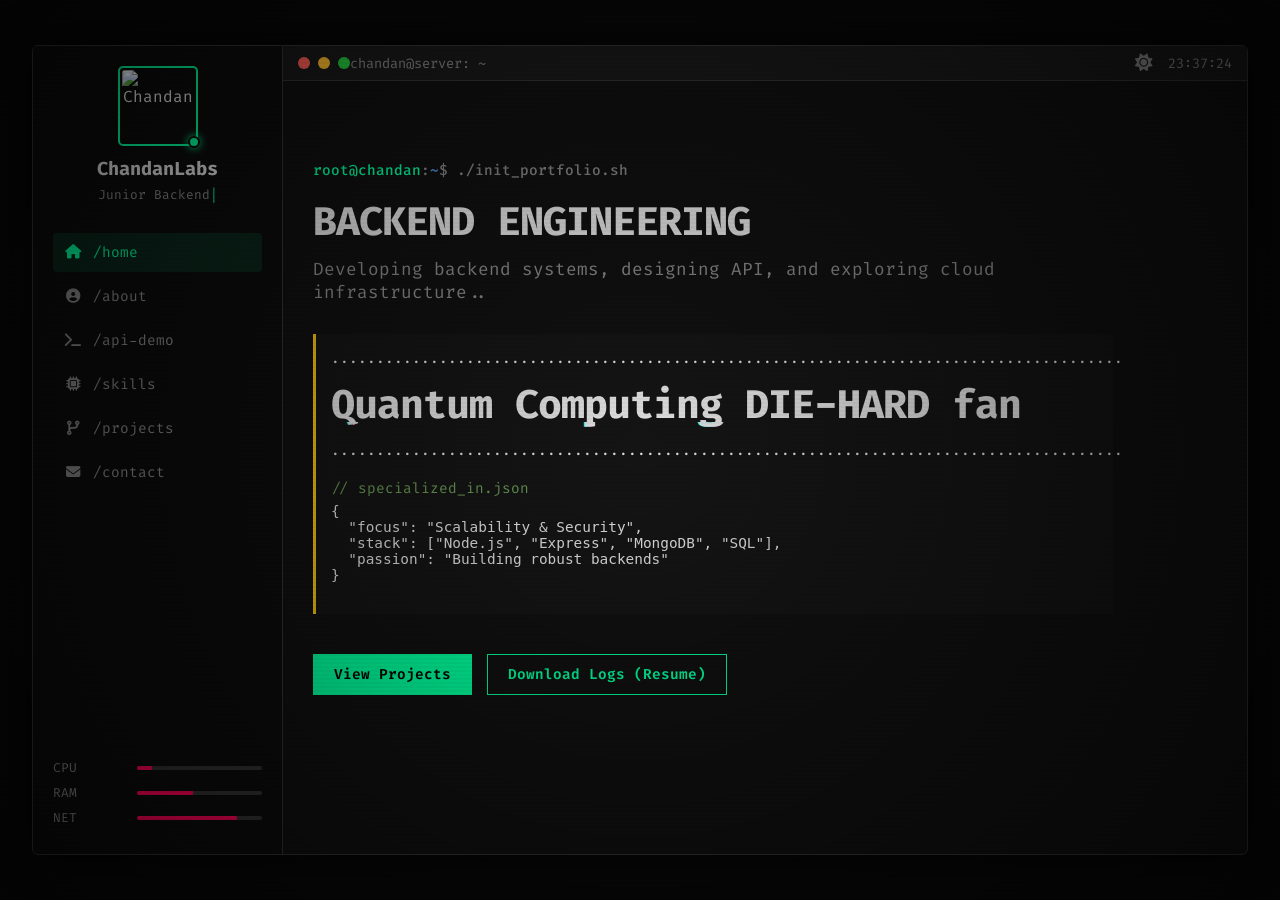
==== commit 001800b7: "updated the resume and added some features" ====
--- a/index.html
+++ b/index.html
@@ -95,6 +95,12 @@
                             and exploring cloud infrastructure..</p>
 
                         <div class="code-block">
+                        <!-- <br> -->
+                        <p>........................................................................................</p>
+                        <h1 class="glitch" data-text="Quantum Computing DIE-HARD fan">Quantum Computing DIE-HARD fan</h1>
+                        <p>........................................................................................</p>
+                            
+                        <br>
                             <span class="comment">// specialized_in.json</span>
                             <pre>
 {
@@ -107,7 +113,7 @@
 
                         <div class="cta-group">
                             <a href="#projects" class="terminal-btn">View Projects</a>
-                            <a href="assets/ChandanKumarSahTeli.pdf" class="terminal-btn outline" download>Download Logs
+                            <a href="assets/ChandanKumarSahTeli_Resume.pdf" class="terminal-btn outline" download>Download Logs
                                 (Resume)</a>
                         </div>
                     </div>
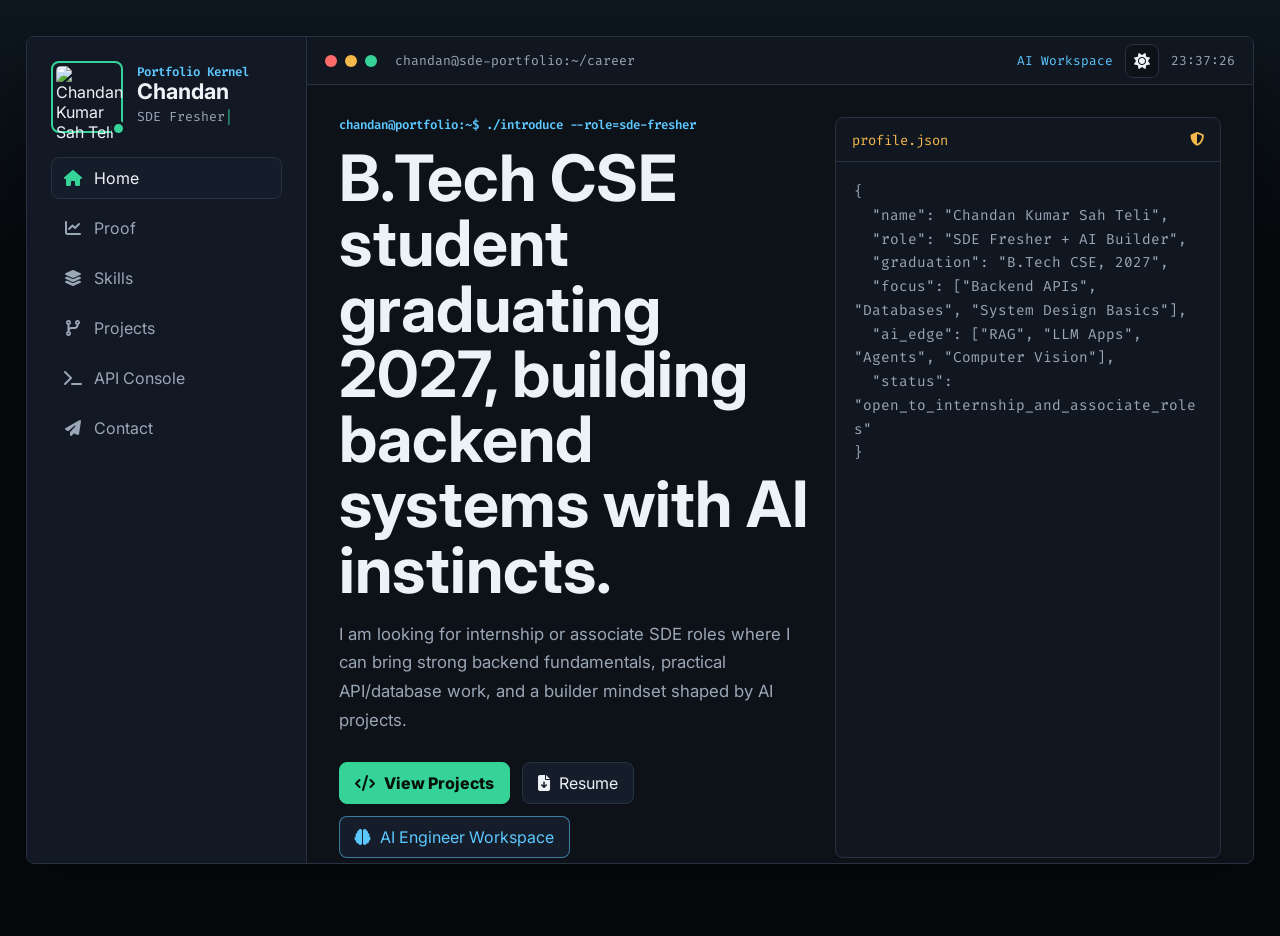
==== commit 9eb8df2d: "portfolio redesign" ====
--- a/index.html
+++ b/index.html
@@ -1,308 +1,155 @@
-<!DOCTYPE html>
+﻿<!DOCTYPE html>
 <html lang="en">
 
 <head>
     <meta charset="UTF-8">
     <meta name="viewport" content="width=device-width, initial-scale=1.0">
-    <title>root@chandan:~/portfolio</title>
+    <meta name="description" content="Chandan Kumar Sah Teli - B.Tech CSE student graduating 2027, SDE fresher, backend developer, and AI builder.">
+    <title>Chandan Kumar Sah Teli | SDE Fresher Portfolio</title>
     <link rel="preconnect" href="https://fonts.googleapis.com">
     <link rel="preconnect" href="https://fonts.gstatic.com" crossorigin>
-    <link href="https://fonts.googleapis.com/css2?family=Fira+Code:wght@300;400;500;600;700&display=swap"
-        rel="stylesheet">
+    <link href="https://fonts.googleapis.com/css2?family=Fira+Code:wght@400;500;600;700&family=Inter:wght@400;500;600;700;800&display=swap" rel="stylesheet">
+    <link rel="stylesheet" href="https://cdnjs.cloudflare.com/ajax/libs/font-awesome/6.4.0/css/all.min.css">
     <link rel="stylesheet" href="style.css">
-    <link rel="stylesheet" href="https://cdnjs.cloudflare.com/ajax/libs/font-awesome/6.4.0/css/all.min.css">
 </head>
 
-<body>
-    <div class="scanline"></div>
-    <div class="overlay"></div>
-
-    <div class="terminal-container">
-        <!-- Sidebar / System Status -->
+<body data-page="sde">
+    <div class="shell">
         <aside class="sidebar">
-            <div class="user-profile">
+            <div class="profile-lockup">
                 <div class="avatar-frame">
-                    <img src="https://github.com/ChandanLabs.png" alt="Chandan" class="avatar">
-                    <div class="status-indicator online"></div>
+                    <img src="https://github.com/ChandanLabs.png" alt="Chandan Kumar Sah Teli" class="avatar">
+                    <span class="status-dot"></span>
                 </div>
-                <h3>ChandanLabs</h3>
-                <p class="role"><span id="typing-role"></span><span class="typing-cursor">|</span></p>
+                <div>
+                    <p class="eyebrow">Portfolio Kernel</p>
+                    <h1>Chandan</h1>
+                    <p class="typing-line"><span id="typing-role">SDE Fresher</span><span class="cursor">|</span></p>
+                </div>
             </div>
 
-            <nav class="nav-menu">
-                <a href="#home" class="nav-item active" data-cmd="cd /home"><i class="fas fa-home"></i> /home</a>
-                <a href="#about" class="nav-item" data-cmd="cat about.md"><i class="fas fa-user-circle"></i> /about</a>
-                <a href="#api-demo" class="nav-item" data-cmd="curl localhost:3000"><i class="fas fa-terminal"></i>
-                    /api-demo</a>
-                <a href="#skills" class="nav-item" data-cmd="./show_skills.sh"><i class="fas fa-microchip"></i>
-                    /skills</a>
-                <a href="#projects" class="nav-item" data-cmd="git log --projects"><i class="fas fa-code-branch"></i>
-                    /projects</a>
-                <a href="#contact" class="nav-item" data-cmd="./contact_me.sh"><i class="fas fa-envelope"></i>
-                    /contact</a>
+            <nav class="nav-menu" aria-label="Primary navigation">
+                <a href="#home" class="nav-item active"><i class="fa-solid fa-house"></i><span>Home</span></a>
+                <a href="#proof" class="nav-item"><i class="fa-solid fa-chart-line"></i><span>Proof</span></a>
+                <a href="#skills" class="nav-item"><i class="fa-solid fa-layer-group"></i><span>Skills</span></a>
+                <a href="#projects" class="nav-item"><i class="fa-solid fa-code-branch"></i><span>Projects</span></a>
+                <a href="#console" class="nav-item"><i class="fa-solid fa-terminal"></i><span>API Console</span></a>
+                <a href="#contact" class="nav-item"><i class="fa-solid fa-paper-plane"></i><span>Contact</span></a>
             </nav>
 
-            <div class="system-stats">
-                <div class="stat-row">
-                    <span>CPU</span>
-                    <div class="progress-bar">
-                        <div class="fill" style="width: 12%"></div>
-                    </div>
-                </div>
-                <div class="stat-row">
-                    <span>RAM</span>
-                    <div class="progress-bar">
-                        <div class="fill" style="width: 45%"></div>
-                    </div>
-                </div>
-                <div class="stat-row">
-                    <span>NET</span>
-                    <div class="progress-bar">
-                        <div class="fill" style="width: 80%"></div>
-                    </div>
-                </div>
+            <div class="sidebar-panel">
+                <p class="panel-label">Current Target</p>
+                <strong>Internship / Associate SDE</strong>
+                <span>B.Tech CSE, graduating 2027</span>
             </div>
         </aside>
 
-        <!-- Main Terminal Content -->
-        <main class="main-content">
-            <!-- Top Bar -->
+        <main class="main-panel">
             <header class="top-bar">
-                <div class="window-controls">
+                <div class="window-controls" aria-hidden="true">
                     <span class="control red"></span>
                     <span class="control yellow"></span>
                     <span class="control green"></span>
                 </div>
-                <div class="window-title">chandan@server: ~</div>
-                <div class="top-actions" style="display:flex; align-items:center; gap:15px; margin-left:auto;">
-                    <button id="theme-toggle" class="icon-btn" aria-label="Toggle Theme"><i
-                            class="fas fa-sun"></i></button>
-                    <div class="current-time" id="clock">00:00:00</div>
+                <span class="window-title">chandan@sde-portfolio:~/career</span>
+                <div class="top-actions">
+                    <a class="top-link" href="ai.html">AI Workspace</a>
+                    <button id="theme-toggle" class="icon-btn" type="button" aria-label="Toggle theme"><i class="fa-solid fa-sun"></i></button>
+                    <span id="clock" class="clock">00:00:00</span>
                 </div>
             </header>
 
-            <!-- Scrollable Content Area -->
             <div class="content-scroll">
+                <section id="home" class="section active-section">
+                    <div class="hero-grid">
+                        <div class="hero-copy">
+                            <p class="prompt">chandan@portfolio:~$ ./introduce --role=sde-fresher</p>
+                            <h2>B.Tech CSE student graduating 2027, building backend systems with AI instincts.</h2>
+                            <p class="lead">I am looking for internship or associate SDE roles where I can bring strong backend fundamentals, practical API/database work, and a builder mindset shaped by AI projects.</p>
+                            <div class="hero-actions">
+                                <a class="btn primary" href="#projects"><i class="fa-solid fa-code"></i> View Projects</a>
+                                <a class="btn" href="ChandanKumarSahTeli_Resume.pdf" download><i class="fa-solid fa-file-arrow-down"></i> Resume</a>
+                                <a class="btn accent" href="ai.html"><i class="fa-solid fa-brain"></i> AI Engineer Workspace</a>
+                            </div>
+                        </div>
+                        <div class="terminal-card hero-terminal" aria-label="Profile summary">
+                            <div class="terminal-card-header"><span>profile.json</span><i class="fa-solid fa-shield-halved"></i></div>
+                            <pre>{
+  "name": "Chandan Kumar Sah Teli",
+  "role": "SDE Fresher + AI Builder",
+  "graduation": "B.Tech CSE, 2027",
+  "focus": ["Backend APIs", "Databases", "System Design Basics"],
+  "ai_edge": ["RAG", "LLM Apps", "Agents", "Computer Vision"],
+  "status": "open_to_internship_and_associate_roles"
+}</pre>
+                        </div>
+                    </div>
+                    <div class="metric-strip" aria-label="Portfolio signals">
+                        <div class="metric-card"><span>17+</span><p>public ChandanLabs repos</p></div>
+                        <div class="metric-card"><span>8</span><p>AIFullstack-web lab repos</p></div>
+                        <div class="metric-card"><span>2027</span><p>B.Tech CSE graduation</p></div>
+                        <div class="metric-card"><span>3</span><p>proof lanes: SDE, AI, DSA</p></div>
+                    </div>
+                </section>
 
-                <!-- Hero / Home Section -->
-                <section id="home" class="section active-section">
-                    <div class="terminal-welcome">
-                        <p class="prompt"><span class="user">root@chandan</span>:<span class="path">~</span>$
-                            ./init_portfolio.sh</p>
-                        <h1 class="glitch" data-text="BACKEND ENGINEERING">BACKEND ENGINEERING</h1>
-                        <p class="sub-text">Developing backend systems,
-                            designing API,
-                            and exploring cloud infrastructure..</p>
+                <section id="proof" class="section">
+                    <div class="section-heading"><p class="prompt">cat proof_of_work.md</p><h2>Fresher profile, real engineering signals.</h2></div>
+                    <div class="proof-grid">
+                        <article class="proof-card"><i class="fa-solid fa-server"></i><h3>Backend API depth</h3><p>REST APIs with Node.js, Express, validation, auth flows, layered structure, and MySQL/MongoDB data modeling.</p></article>
+                        <article class="proof-card"><i class="fa-solid fa-database"></i><h3>Database thinking</h3><p>Event booking uses transactional safety and capacity control, showing attention to correctness, not just CRUD.</p></article>
+                        <article class="proof-card"><i class="fa-solid fa-robot"></i><h3>AI builder edge</h3><p>Projects cover RAG, Gemini/OpenAI integrations, AI agents, real-time vision analysis, and workflow orchestration.</p></article>
+                        <article class="proof-card"><i class="fa-solid fa-code"></i><h3>Problem-solving habit</h3><p>Core CS, DSA practice, Java fundamentals, and coding platform activity support the SDE fresher story.</p></article>
+                    </div>
+                </section>
 
-                        <div class="code-block">
-                        <!-- <br> -->
-                        <p>........................................................................................</p>
-                        <h1 class="glitch" data-text="Quantum Computing DIE-HARD fan">Quantum Computing DIE-HARD fan</h1>
-                        <p>........................................................................................</p>
-                            
-                        <br>
-                            <span class="comment">// specialized_in.json</span>
-                            <pre>
-{
-  "focus": "Scalability & Security",
-  "stack": ["Node.js", "Express", "MongoDB", "SQL"],
-  "passion": "Building robust backends"
-}
-                            </pre>
-                        </div>
+                <section id="skills" class="section">
+                    <div class="section-heading"><p class="prompt">./list-stack --evidence-first</p><h2>Skills organized by hiring signal.</h2></div>
+                    <div class="skill-board">
+                        <article class="skill-category"><h3>Languages</h3><div class="tag-row"><span>JavaScript</span><span>Java</span><span>Python</span><span>SQL</span></div></article>
+                        <article class="skill-category"><h3>Backend</h3><div class="tag-row"><span>Node.js</span><span>Express</span><span>REST APIs</span><span>JWT Auth</span><span>Joi/Zod Validation</span></div></article>
+                        <article class="skill-category"><h3>Databases</h3><div class="tag-row"><span>MySQL</span><span>MongoDB</span><span>Sequelize</span><span>Firestore</span><span>Redis Basics</span></div></article>
+                        <article class="skill-category"><h3>Systems and Tools</h3><div class="tag-row"><span>Docker</span><span>Git/GitHub</span><span>Linux CLI</span><span>Swagger</span><span>Postman</span></div></article>
+                        <article class="skill-category"><h3>AI Integration</h3><div class="tag-row"><span>Gemini API</span><span>OpenAI API</span><span>RAG</span><span>LangGraph</span><span>Prompt Design</span></div></article>
+                        <article class="skill-category"><h3>Learning Now</h3><div class="tag-row"><span>AWS Basics</span><span>Kubernetes</span><span>System Design</span><span>Data Science</span></div></article>
+                    </div>
+                </section>
 
-                        <div class="cta-group">
-                            <a href="#projects" class="terminal-btn">View Projects</a>
-                            <a href="assets/ChandanKumarSahTeli_Resume.pdf" class="terminal-btn outline" download>Download Logs
-                                (Resume)</a>
+                <section id="projects" class="section">
+                    <div class="section-heading with-action"><div><p class="prompt">git log --curated --sde</p><h2>Backend and full-stack projects that show talent.</h2></div><a class="btn small" href="https://github.com/ChandanLabs" target="_blank" rel="noreferrer"><i class="fa-brands fa-github"></i> ChandanLabs</a></div>
+                    <div id="sde-projects" class="projects-grid"></div>
+                </section>
+
+                <section id="console" class="section">
+                    <div class="section-heading"><p class="prompt">curl /api/profile-readiness</p><h2>Interactive recruiter console.</h2></div>
+                    <div class="api-console">
+                        <div class="api-toolbar"><select id="http-method" class="terminal-select" aria-label="HTTP method"><option value="GET">GET</option><option value="POST">POST</option></select><input id="api-endpoint" class="terminal-input-inline" value="/api/profile-readiness" aria-label="API endpoint"><button id="send-request" class="btn primary small" type="button">Send</button></div>
+                        <div class="endpoint-list" aria-label="Available endpoints"><button type="button" data-endpoint="/api/profile-readiness">profile-readiness</button><button type="button" data-endpoint="/api/strongest-projects">strongest-projects</button><button type="button" data-endpoint="/api/hire-signal">hire-signal</button></div>
+                        <pre class="response-box"><code id="json-response">// Waiting for request...</code></pre>
+                    </div>
+                </section>
+
+                <section id="contact" class="section">
+                    <div class="section-heading"><p class="prompt">./connect --role internship --role associate-sde</p><h2>Contact and profiles.</h2></div>
+                    <div class="contact-layout">
+                        <form id="contact-form" class="contact-form">
+                            <label>Your email<input id="visitor-email" class="terminal-input" type="email" placeholder="recruiter@company.com"></label>
+                            <label>Message<textarea id="visitor-message" class="terminal-input" rows="5" placeholder="Hi Chandan, I saw your backend and AI projects..."></textarea></label>
+                            <button class="btn primary" type="submit"><i class="fa-solid fa-envelope"></i> Open Email Draft</button>
+                        </form>
+                        <div class="link-matrix">
+                            <a href="mailto:chandan.kumar.sah.teli2005@gmail.com"><i class="fa-solid fa-envelope"></i> Email</a>
+                            <a href="https://linkedin.com/in/chandan-kumar-sah-teli-8718b6364/" target="_blank" rel="noreferrer"><i class="fa-brands fa-linkedin"></i> LinkedIn</a>
+                            <a href="https://github.com/ChandanLabs" target="_blank" rel="noreferrer"><i class="fa-brands fa-github"></i> GitHub</a>
+                            <a href="https://leetcode.com/u/ChandanDebugs/" target="_blank" rel="noreferrer"><i class="fa-solid fa-code"></i> LeetCode</a>
+                            <a href="https://www.hackerrank.com/profile/chandan_kumar_s4" target="_blank" rel="noreferrer"><i class="fa-brands fa-hackerrank"></i> HackerRank</a>
+                            <a href="https://www.geeksforgeeks.org/user/chandankumar6qcv/" target="_blank" rel="noreferrer"><i class="fa-solid fa-laptop-code"></i> GFG</a>
                         </div>
                     </div>
                 </section>
-
-                <!-- API Playground Section (Backend Demo) -->
-                <section id="api-demo" class="section">
-                    <div class="terminal-header">
-                        <h2><span class="prompt">root@chandan:~/api-server$</span> node server.js</h2>
-                    </div>
-                    <div class="api-console-container">
-                        <div class="api-status-bar">
-                            <span class="status-dot green"></span> Server Status: <strong>Online</strong> | Port: 3000
-                        </div>
-
-                        <div class="api-interaction-area">
-                            <div class="request-builder">
-                                <label>>>> HTTP Request</label>
-                                <div class="input-group">
-                                    <select id="http-method" class="terminal-select">
-                                        <option value="GET">GET</option>
-                                        <option value="POST">POST</option>
-                                    </select>
-                                    <input type="text" id="api-endpoint" class="terminal-input-inline"
-                                        value="/api/active-projects" placeholder="/api/...">
-                                    <button id="send-request" class="terminal-btn-small">SEND</button>
-                                </div>
-                                <div class="available-endpoints">
-                                    <small>Available: <span class="cmd-hint"
-                                            onclick="setEndpoint('/api/active-projects')">/api/active-projects</span>,
-                                        <span class="cmd-hint"
-                                            onclick="setEndpoint('/api/system-health')">/api/system-health</span>, <span
-                                            class="cmd-hint"
-                                            onclick="setEndpoint('/api/hire-me')">/api/hire-me</span></small>
-                                </div>
-                            </div>
-
-                            <div class="response-viewer">
-                                <label>>>> Server Response</label>
-                                <pre><code id="json-response" class="language-json">
-// Waiting for request...
-                                </code></pre>
-                            </div>
-                        </div>
-                    </div>
-                </section>
-
-                <!-- About Section -->
-                <section id="about" class="section">
-                    <div class="terminal-header">
-                        <h2><span class="prompt">root@chandan:~/about$</span> cat README.md</h2>
-                    </div>
-                    <div class="about-content">
-                        <p>> Motivated Computer Science student with strong engineering fundamentals.</p>
-                        <p>> Proficiency in building scalable APIs, designing database schemas, and integrating AI.</p>
-                        <p>> Actively learning cloud infrastructure and advanced system design while maintaining a
-                            continuous focus on clean code.</p>
-                        <br>
-                        <div class="knowledge-base">
-                            <h3><i class="fas fa-book"></i> Knowledge Base</h3>
-                            <div class="kb-grid">
-                                <div class="kb-item">
-                                    <!-- <div class="kb-item">
-                                        <h4>System Design</h4>
-                                        <p>Scalability basics, Caching (Redis), Database Normalization.</p>
-                                    </div> -->
-                                    <div class="kb-item">
-                                        <h4>Backend Engineering</h4>
-                                        <p>RESTful design, JWT Auth, Client-Server Architecture.</p>
-                                    </div>
-                                    <div class="kb-item">
-                                        <h4>AI Integration</h4>
-                                        <p>LLM APIs, Prompt Engineering, Agentic Workflows.</p>
-                                    </div>
-                                </div>
-                            </div>
-                        </div>
-                </section>
-
-                <!-- Skills Section -->
-                <section id="skills" class="section">
-                    <div class="terminal-header">
-                        <h2><span class="prompt">root@chandan:~/skills$</span> ./list_dependencies.sh</h2>
-                    </div>
-                    <div class="skill-category">
-                        <h3>Languages (Intermediate)</h3>
-                        <div class="skill-tags">
-                            <span class="tag">JavaScript(Dev..)</span>
-                            <span class="tag">Java(DSA)</span>
-                            <span class="tag">Python(AI)</span>
-                        </div>
-                    </div>
-                    <div class="skill-category">
-                        <h3>Backend Engineering</h3>
-                        <div class="skill-tags">
-                            <span class="tag">Node.js & Express</span>
-                            <span class="tag">REST APIs</span>
-                            <span class="tag">Authentication (JWT)</span>
-                            <span class="tag">DSA Fundamentals</span>
-                        </div>
-                    </div>
-                    <div class="skill-category">
-                        <h3>System Design(Basics)</h3>
-                        <div class="skill-tags">
-                            <span class="tag">Client-Server Arch</span>
-                            <span class="tag">Database Design</span>
-                            <span class="tag">Caching Basics</span>
-                            <span class="tag">Auth Flows</span>
-                        </div>
-                    </div>
-                    <div class="skill-category">
-                        <h3>Databases</h3>
-                        <div class="skill-tags">
-                            <span class="tag">MySQL</span>
-                            <span class="tag">MongoDB</span>
-                            <span class="tag">Redis (Basic)</span>
-                        </div>
-                    </div>
-                    <div class="skill-category">
-                        <h3>DevOps & Cloud</h3>
-                        <div class="skill-tags">
-                            <span class="tag">Linux</span>
-                            <span class="tag">Git & GitHub</span>
-                            <span class="tag">Docker</span>
-                            <span class="tag">AWS (Basics)</span>
-                        </div>
-                    </div>
-                    <div class="skill-category">
-                        <h3>AI / GenAI</h3>
-                        <div class="skill-tags">
-                            <span class="tag">LLM Integration</span>
-                            <span class="tag">Prompt Engineering</span>
-                            <span class="tag">GenAI Apps</span>
-                        </div>
-                    </div>
-                    <div class="skill-category" style="border-color: var(--accent);">
-                        <h3>Learning & Growth</h3>
-                        <div class="skill-tags">
-                            <span class="tag">Kubernetes</span>
-                            <span class="tag">Cloud (AWS)</span>
-                            <span class="tag">Advanced Scalability</span>
-                            <span class="tag">Quantum Computing DIE-HARD fan</span>
-                        </div>
-                    </div>
-                </section>
-
-                <!-- Projects Section -->
-                <section id="projects" class="section">
-                    <div class="terminal-header">
-                        <h2><span class="prompt">root@chandan:~/projects$</span> git log --oneline</h2>
-                    </div>
-                    <!-- Projects will be injected here by JS -->
-                    <div id="projects-container" class="projects-grid">
-                        <div class="loading-cursor">Fetching repositories..._</div>
-                    </div>
-                </section>
-
-                <!-- Contact Section -->
-                <section id="contact" class="section">
-                    <div class="terminal-header">
-                        <h2><span class="prompt">root@chandan:~/contact$</span> ./send_message.sh</h2>
-                    </div>
-                    <div class="contact-form-container">
-                        <div class="form-group">
-                            <label>> Enter your email:</label>
-                            <input type="email" class="terminal-input" placeholder="_">
-                        </div>
-                        <div class="form-group">
-                            <label>> Message:</label>
-                            <textarea class="terminal-input" rows="4" placeholder="_"></textarea>
-                        </div>
-                        <button class="terminal-btn">EXECUTE SEND</button>
-
-                        <div class="social-links-terminal">
-                            <p>Or connect via:</p>
-                            <a href="mailto:chandan.kumar.sah.teli2005@gmail.com" class="social-cmd">ssh chandan.kumar.sah.teli2005@gmail.com</a>
-                            <a href="mailto:sah288012@gmail.com" class="social-cmd">ssh sah288012@gmail.com</a>
-                            <a href="https://linkedin.com/in/chandan-kumar-sah-teli-8718b6364/" target="_blank"
-                                class="social-cmd">curl linkedin/chandan</a>
-                            <a href="https://github.com/ChandanLabs" target="_blank" class="social-cmd">git remote add
-                                origin github/ChandanLabs</a>
-                        </div>
-                    </div>
-                </section>
-
             </div>
         </main>
     </div>
-
+    <button id="back-to-top" class="back-to-top" type="button" aria-label="Back to top"><i class="fa-solid fa-arrow-up"></i></button>
     <script src="script.js"></script>
 </body>
 
--- a/style.css
+++ b/style.css
@@ -1,1012 +1,314 @@
-/* Base & Reset */
-* {
-    box-sizing: border-box;
-    margin: 0;
-    padding: 0;
-}
-
-:root {
-    --bg-color: #0a0a0a;
-    --term-bg: #111;
-    --sidebar-bg: #0d0d0d;
-    --text-primary: #e0e0e0;
-    --text-muted: #888;
-    --accent: #00ff9d;
-    /* Matrix Green */
-    --accent-dim: rgba(0, 255, 157, 0.1);
-    --secondary: #ff0055;
-    /* Error Red / Accent */
-    --highlight: #f1c40f;
-    /* Warning Yellow */
-    --font-mono: 'Fira Code', 'Courier New', monospace;
-    --window-header: #1a1a1a;
-    --border: #333;
+﻿:root {
+    --bg: #07090d;
+    --panel: #0d1118;
+    --panel-strong: #121824;
+    --surface: #151d2a;
+    --surface-soft: #101720;
+    --text: #edf2f7;
+    --muted: #9aa7b7;
+    --line: #263142;
+    --accent: #36d399;
+    --accent-2: #5cc8ff;
+    --accent-3: #f5b84b;
+    --danger: #ff6b6b;
+    --shadow: rgba(0, 0, 0, 0.38);
+    --mono: "Fira Code", "Courier New", monospace;
+    --sans: "Inter", Arial, sans-serif;
 }
 
 body.light-mode {
-    --bg-color: #f0f0f0;
-    --term-bg: #ffffff;
-    --sidebar-bg: #e6e6e6;
-    --text-primary: #333333;
-    --text-muted: #666666;
-    --accent: #007acc;
-    /* VS Code Blue */
-    --accent-dim: rgba(0, 122, 204, 0.1);
-    --secondary: #d32f2f;
-    --highlight: #f1c40f;
-    --window-header: #dddddd;
-    --border: #cccccc;
-}
-
+    --bg: #f4f7fb;
+    --panel: #ffffff;
+    --panel-strong: #edf3f8;
+    --surface: #ffffff;
+    --surface-soft: #f7fafc;
+    --text: #182233;
+    --muted: #5c6b7a;
+    --line: #d6e0ea;
+    --accent: #087f5b;
+    --accent-2: #0969da;
+    --accent-3: #a86400;
+    --danger: #c24141;
+    --shadow: rgba(21, 35, 55, 0.12);
+}
+
+* { box-sizing: border-box; margin: 0; padding: 0; }
+html { scroll-behavior: smooth; }
 body {
-    background-color: var(--bg-color);
-    color: var(--text-primary);
-    font-family: var(--font-mono);
-    height: 100vh;
+    min-height: 100vh;
+    background: linear-gradient(180deg, rgba(92, 200, 255, 0.08), transparent 260px), var(--bg);
+    color: var(--text);
+    font-family: var(--sans);
     overflow: hidden;
-    display: flex;
-    justify-content: center;
-    align-items: center;
-}
-
-/* Scanlines & Overlay Effects */
-.scanline {
-    position: fixed;
-    top: 0;
-    left: 0;
-    width: 100%;
-    height: 100%;
-    background: linear-gradient(to bottom, rgba(255, 255, 255, 0), rgba(255, 255, 255, 0) 50%, rgba(0, 0, 0, 0.2) 50%, rgba(0, 0, 0, 0.2));
-    background-size: 100% 4px;
-    pointer-events: none;
-    z-index: 1000;
-    opacity: 0.15;
-}
-
-.overlay {
-    position: fixed;
-    top: 0;
-    left: 0;
-    width: 100%;
-    height: 100%;
-    background: radial-gradient(circle at center, transparent 0%, rgba(0, 0, 0, 0.6) 100%);
-    pointer-events: none;
-    z-index: 999;
-}
-
-/* Container */
-.terminal-container {
-    display: flex;
-    width: 95vw;
-    height: 90vh;
-    border: 1px solid var(--border);
-    background: var(--term-bg);
-    box-shadow: 0 0 40px rgba(0, 0, 0, 0.8);
-    position: relative;
-    z-index: 1;
+}
+a { color: inherit; }
+button, input, select, textarea { font: inherit; }
+
+.shell {
+    width: min(1440px, 96vw);
+    height: 92vh;
+    margin: 4vh auto;
+    display: grid;
+    grid-template-columns: 280px minmax(0, 1fr);
+    border: 1px solid var(--line);
+    background: var(--panel);
+    box-shadow: 0 24px 70px var(--shadow);
+    border-radius: 8px;
     overflow: hidden;
-    border-radius: 6px;
-}
-
-/* Sidebar */
+}
 .sidebar {
-    width: 250px;
-    background: var(--sidebar-bg);
-    border-right: 1px solid var(--border);
-    padding: 20px;
+    background: var(--panel-strong);
+    border-right: 1px solid var(--line);
+    padding: 24px;
     display: flex;
     flex-direction: column;
-}
-
-.user-profile {
-    text-align: center;
-    margin-bottom: 30px;
-}
-
+    gap: 24px;
+}
+.profile-lockup {
+    display: grid;
+    grid-template-columns: 72px 1fr;
+    gap: 14px;
+    align-items: center;
+}
 .avatar-frame {
     position: relative;
-    width: 80px;
-    height: 80px;
-    margin: 0 auto 10px;
+    width: 72px;
+    height: 72px;
     border: 2px solid var(--accent);
-    border-radius: 5px;
-    padding: 2px;
-}
-
-.avatar {
+    border-radius: 8px;
+    padding: 3px;
+}
+.avatar { width: 100%; height: 100%; object-fit: cover; border-radius: 5px; }
+.status-dot {
+    position: absolute;
+    right: -5px;
+    bottom: -5px;
+    width: 15px;
+    height: 15px;
+    border: 3px solid var(--panel-strong);
+    border-radius: 50%;
+    background: var(--accent);
+}
+.eyebrow, .panel-label, .prompt {
+    color: var(--accent-2);
+    font-family: var(--mono);
+    font-size: 0.78rem;
+    font-weight: 600;
+}
+.profile-lockup h1 { font-size: 1.35rem; line-height: 1.1; }
+.typing-line { min-height: 1.35rem; color: var(--muted); font-family: var(--mono); font-size: 0.82rem; margin-top: 4px; }
+.cursor { color: var(--accent); animation: blink 1s steps(2, start) infinite; }
+@keyframes blink { 50% { opacity: 0; } }
+
+.nav-menu { display: grid; gap: 8px; }
+.nav-item {
+    min-height: 42px;
+    display: flex;
+    align-items: center;
+    gap: 12px;
+    padding: 10px 12px;
+    color: var(--muted);
+    text-decoration: none;
+    border: 1px solid transparent;
+    border-radius: 8px;
+    transition: 160ms ease;
+}
+.nav-item i { width: 18px; text-align: center; }
+.nav-item:hover, .nav-item.active { color: var(--text); border-color: var(--line); background: var(--surface); }
+.nav-item.active i { color: var(--accent); }
+.sidebar-panel {
+    margin-top: auto;
+    display: grid;
+    gap: 6px;
+    padding: 16px;
+    background: var(--surface-soft);
+    border: 1px solid var(--line);
+    border-radius: 8px;
+}
+.sidebar-panel strong { font-size: 0.95rem; }
+.sidebar-panel span { color: var(--muted); font-size: 0.84rem; }
+
+.main-panel { min-width: 0; display: flex; flex-direction: column; }
+.top-bar {
+    min-height: 48px;
+    display: flex;
+    align-items: center;
+    gap: 18px;
+    padding: 0 18px;
+    border-bottom: 1px solid var(--line);
+    background: var(--surface-soft);
+}
+.window-controls { display: flex; gap: 8px; }
+.control { width: 12px; height: 12px; border-radius: 50%; }
+.control.red { background: var(--danger); }
+.control.yellow { background: var(--accent-3); }
+.control.green { background: var(--accent); }
+.window-title, .clock { color: var(--muted); font-family: var(--mono); font-size: 0.82rem; }
+.top-actions { margin-left: auto; display: flex; align-items: center; gap: 12px; flex-wrap: wrap; }
+.top-link { color: var(--accent-2); font-family: var(--mono); font-size: 0.8rem; text-decoration: none; }
+.icon-btn {
+    width: 34px;
+    height: 34px;
+    display: inline-grid;
+    place-items: center;
+    border: 1px solid var(--line);
+    border-radius: 8px;
+    background: var(--panel);
+    color: var(--text);
+    cursor: pointer;
+}
+.content-scroll { flex: 1; overflow-y: auto; padding: 32px; }
+.content-scroll::-webkit-scrollbar { width: 10px; }
+.content-scroll::-webkit-scrollbar-thumb { background: var(--line); border-radius: 999px; }
+.section { display: none; animation: fadeIn 220ms ease; }
+.section.active-section { display: block; }
+@keyframes fadeIn { from { opacity: 0; transform: translateY(8px); } to { opacity: 1; transform: translateY(0); } }
+
+.hero-grid, .ai-hero {
+    display: grid;
+    grid-template-columns: minmax(0, 1.1fr) minmax(340px, 0.9fr);
+    gap: 24px;
+    align-items: stretch;
+}
+.hero-copy { display: flex; flex-direction: column; justify-content: center; min-height: 360px; }
+.hero-copy h2, .section-heading h2 {
+    font-size: clamp(2rem, 5vw, 4.8rem);
+    line-height: 1.02;
+    margin-top: 12px;
+    max-width: 980px;
+}
+.section-heading h2 { font-size: clamp(1.8rem, 3vw, 3rem); }
+.lead { max-width: 760px; margin-top: 18px; color: var(--muted); font-size: 1.05rem; line-height: 1.7; }
+.hero-actions { display: flex; flex-wrap: wrap; gap: 12px; margin-top: 28px; }
+.btn {
+    min-height: 42px;
+    display: inline-flex;
+    align-items: center;
+    justify-content: center;
+    gap: 9px;
+    padding: 10px 15px;
+    border: 1px solid var(--line);
+    border-radius: 8px;
+    background: var(--surface);
+    color: var(--text);
+    text-decoration: none;
+    cursor: pointer;
+    transition: 160ms ease;
+}
+.btn:hover { border-color: var(--accent-2); transform: translateY(-1px); }
+.btn.primary { background: var(--accent); border-color: var(--accent); color: #06110c; font-weight: 800; }
+.btn.accent { border-color: rgba(92, 200, 255, 0.55); color: var(--accent-2); }
+.btn.small { min-height: 36px; padding: 8px 12px; font-size: 0.86rem; }
+
+.terminal-card, .api-console, .contact-form, .link-matrix, .proof-card, .skill-category, .project-card, .metric-card, .lab-card {
+    border: 1px solid var(--line);
+    background: var(--surface-soft);
+    border-radius: 8px;
+}
+.terminal-card { display: flex; flex-direction: column; overflow: hidden; }
+.hero-terminal { min-height: 360px; }
+.terminal-card-header {
+    height: 44px;
+    display: flex;
+    align-items: center;
+    justify-content: space-between;
+    padding: 0 16px;
+    border-bottom: 1px solid var(--line);
+    color: var(--accent-3);
+    font-family: var(--mono);
+    font-size: 0.86rem;
+}
+pre { white-space: pre-wrap; word-break: break-word; }
+.terminal-card pre { flex: 1; padding: 18px; color: var(--muted); font-family: var(--mono); font-size: 0.9rem; line-height: 1.65; }
+.metric-strip { display: grid; grid-template-columns: repeat(4, minmax(0, 1fr)); gap: 14px; margin-top: 24px; }
+.metric-card { min-height: 106px; padding: 18px; }
+.metric-card span { color: var(--accent); font-family: var(--mono); font-size: 2rem; font-weight: 700; }
+.metric-card p { color: var(--muted); margin-top: 8px; line-height: 1.45; }
+.section-heading { margin-bottom: 22px; }
+.section-heading.with-action { display: flex; align-items: end; justify-content: space-between; gap: 16px; }
+.proof-grid, .skill-board, .projects-grid, .lab-grid { display: grid; grid-template-columns: repeat(2, minmax(0, 1fr)); gap: 16px; }
+.proof-card, .skill-category, .project-card, .lab-card { padding: 18px; }
+.proof-card i { color: var(--accent-2); font-size: 1.35rem; }
+.proof-card h3, .skill-category h3, .project-title, .lab-card h3 { margin-top: 12px; font-size: 1.08rem; }
+.proof-card p, .project-desc, .lab-card p { margin-top: 10px; color: var(--muted); line-height: 1.6; }
+.tag-row, .project-tags { display: flex; flex-wrap: wrap; gap: 8px; margin-top: 14px; }
+.tag-row span, .project-tags span {
+    display: inline-flex;
+    align-items: center;
+    min-height: 28px;
+    padding: 5px 9px;
+    background: var(--surface);
+    border: 1px solid var(--line);
+    border-radius: 999px;
+    color: var(--muted);
+    font-size: 0.8rem;
+}
+.project-card { min-height: 295px; display: flex; flex-direction: column; }
+.project-kicker { color: var(--accent-3); font-family: var(--mono); font-size: 0.78rem; font-weight: 700; }
+.project-title { color: var(--text); }
+.project-proof { margin-top: 14px; padding: 12px; border-left: 3px solid var(--accent); background: var(--panel); color: var(--muted); line-height: 1.55; }
+.project-links { display: flex; flex-wrap: wrap; gap: 10px; margin-top: auto; padding-top: 16px; }
+.lab-card strong { color: var(--accent); }
+
+.api-console { padding: 18px; }
+.api-toolbar { display: grid; grid-template-columns: 110px minmax(0, 1fr) auto; gap: 10px; }
+.terminal-select, .terminal-input-inline, .terminal-input {
     width: 100%;
-    height: 100%;
-    object-fit: cover;
-    border-radius: 3px;
-}
-
-.status-indicator {
-    position: absolute;
-    bottom: -4px;
-    right: -4px;
-    width: 12px;
-    height: 12px;
-    border-radius: 50%;
-    border: 2px solid var(--sidebar-bg);
-}
-
-.status-indicator.online {
-    background: var(--accent);
-    box-shadow: 0 0 8px var(--accent);
-}
-
-.role {
-    font-size: 0.8rem;
-    color: var(--text-muted);
-    margin-top: 5px;
-}
-
-.nav-menu {
-    flex: 1;
-    display: flex;
-    flex-direction: column;
-    gap: 5px;
-}
-
-.nav-item {
-    display: flex;
-    align-items: center;
-    gap: 10px;
-    padding: 10px;
-    color: var(--text-muted);
-    text-decoration: none;
-    transition: all 0.2s;
-    border-radius: 4px;
-    font-size: 0.9rem;
-}
-
-.nav-item:hover,
-.nav-item.active {
-    background: var(--accent-dim);
-    color: var(--accent);
-}
-
-.nav-item i {
-    width: 20px;
-    text-align: center;
-}
-
-.system-stats {
-    margin-top: auto;
-    font-size: 0.8rem;
-    color: var(--text-muted);
-}
-
-.stat-row {
-    display: flex;
-    align-items: center;
-    justify-content: space-between;
-    margin-bottom: 8px;
-}
-
-.progress-bar {
-    width: 60%;
-    height: 4px;
-    background: #333;
-    border-radius: 2px;
-    overflow: hidden;
-}
-
-.progress-bar .fill {
-    height: 100%;
-    background: var(--secondary);
-}
-
-/* Main Content */
-.main-content {
-    flex: 1;
-    display: flex;
-    flex-direction: column;
-}
-
-.top-bar {
-    height: 35px;
-    background: var(--window-header);
-    border-bottom: 1px solid var(--border);
-    display: flex;
-    align-items: center;
-    padding: 0 15px;
-    justify-content: space-between;
-}
-
-.window-controls {
-    display: flex;
-    gap: 8px;
-}
-
-.control {
-    width: 12px;
-    height: 12px;
-    border-radius: 50%;
-}
-
-.control.red {
-    background: #ff5f56;
-}
-
-.control.yellow {
-    background: #ffbd2e;
-}
-
-.control.green {
-    background: #27c93f;
-}
-
-.window-title {
-    font-size: 0.85rem;
-    color: var(--text-muted);
-}
-
-.current-time {
-    font-size: 0.85rem;
-    color: var(--text-muted);
-}
-
-.content-scroll {
-    flex: 1;
-    padding: 30px;
-    overflow-y: auto;
-    scroll-behavior: smooth;
-    color: var(--text-primary);
-}
-
-.content-scroll::-webkit-scrollbar {
-    width: 8px;
-}
-
-.content-scroll::-webkit-scrollbar-thumb {
-    background: #333;
-    border-radius: 4px;
-}
-
-.content-scroll::-webkit-scrollbar-track {
-    background: var(--term-bg);
-}
-
-/* Sections */
-.section {
-    display: none;
-    animation: fadeIn 0.3s ease;
-}
-
-.section.active-section {
-    display: block;
-}
-
-@keyframes fadeIn {
-    from {
-        opacity: 0;
-        transform: translateY(10px);
-    }
-
-    to {
-        opacity: 1;
-        transform: translateY(0);
-    }
-}
-
-/* Typography & Terminal Elements */
-h1 {
-    font-size: 2.5rem;
-    margin: 10px 0;
-    color: var(--text-primary);
-    letter-spacing: -1px;
-}
-
-h2 {
-    font-size: 1.5rem;
-    color: var(--accent);
-    margin-bottom: 20px;
-    border-bottom: 1px solid var(--border);
-    padding-bottom: 10px;
-}
-
-.prompt {
-    color: var(--text-muted);
-    font-size: 0.9rem;
-    margin-bottom: 15px;
-    font-weight: 500;
-}
-
-.prompt .user {
-    color: var(--accent);
-}
-
-.prompt .path {
-    color: #57a5ff;
-}
-
-/* Home Section */
-.terminal-welcome {
-    max-width: 800px;
-    margin-top: 50px;
-}
-
-.sub-text {
-    font-size: 1.1rem;
-    color: var(--text-muted);
-    margin-bottom: 30px;
-}
-
-.code-block {
-    background: #151515;
-    border-left: 3px solid var(--highlight);
-    padding: 15px;
-    font-size: 0.9rem;
-    margin-bottom: 40px;
-    font-family: var(--font-mono);
-}
-
-.code-block .comment {
-    color: #6a9955;
-    display: block;
-    margin-bottom: 5px;
-}
-
-.cta-group {
-    display: flex;
-    gap: 15px;
-}
-
-.terminal-btn {
-    padding: 10px 20px;
-    background: var(--accent);
-    color: #000;
-    font-weight: 600;
-    text-decoration: none;
-    border: 1px solid var(--accent);
-    transition: all 0.2s;
-    font-size: 0.9rem;
-}
-
-.terminal-btn:hover {
-    background: transparent;
-    color: var(--accent);
-    box-shadow: 0 0 10px var(--accent-dim);
-}
-
-.terminal-btn.outline {
-    background: transparent;
-    color: var(--accent);
-}
-
-.terminal-btn.outline:hover {
-    background: var(--accent);
-    color: #000;
-}
-
-/* Grid Systems for Knowledge & Skills */
-.kb-grid,
-.skills-container {
-    display: grid;
-    grid-template-columns: repeat(auto-fill, minmax(200px, 1fr));
-    gap: 20px;
-}
-
-.kb-item {
-    background: linear-gradient(135deg, rgba(255, 255, 255, 0.03) 0%, rgba(255, 255, 255, 0.01) 100%);
-    border: 1px solid #333;
-    border-left: 3px solid transparent;
-    padding: 20px;
-    transition: all 0.3s cubic-bezier(0.25, 0.8, 0.25, 1);
-    position: relative;
-    overflow: hidden;
-    border-radius: 4px;
-}
-
-.kb-item::before {
-    content: '';
-    position: absolute;
-    top: 0;
-    left: 0;
-    width: 0%;
-    height: 100%;
-    background: var(--accent-dim);
-    transition: width 0.3s ease;
-    z-index: 0;
-}
-
-.kb-item:hover {
-    transform: translateY(-2px);
-    border-color: var(--accent);
-    border-left-color: var(--accent);
-    box-shadow: 0 5px 15px rgba(0, 0, 0, 0.2);
-}
-
-.kb-item:hover::before {
-    width: 100%;
-}
-
-.kb-item h4 {
-    color: var(--accent);
-    margin-bottom: 12px;
-    font-size: 1.05rem;
-    position: relative;
-    z-index: 1;
-    display: flex;
-    align-items: center;
-    gap: 8px;
-}
-
-.kb-item h4::before {
-    content: '>';
-    font-size: 0.8em;
-    opacity: 0.7;
-}
-
-.kb-item p {
-    font-size: 0.9rem;
-    color: var(--text-muted);
-    line-height: 1.6;
-    position: relative;
-    z-index: 1;
-    transition: color 0.3s;
-}
-
-.kb-item:hover p {
-    color: var(--text-primary);
-}
-
-.skill-category {
-    background: rgba(255, 255, 255, 0.03);
-    border: 1px solid #222;
-    padding: 15px;
-    transition: all 0.2s;
-}
-
-.skill-category:hover {
-    border-color: var(--accent);
-    transform: translateY(-2px);
-}
-
-.skill-category h3 {
-    color: var(--text-primary);
-    margin-bottom: 10px;
-    font-size: 1rem;
-}
-
-.skill-tags {
-    display: flex;
-    flex-wrap: wrap;
-    gap: 8px;
-}
-
-.tag {
-    font-size: 0.8rem;
-    padding: 3px 8px;
-    background: #222;
-    color: var(--text-muted);
-}
-
-.skill-category:hover .tag {
-    color: var(--accent);
-    background: var(--accent-dim);
-}
-
-/* Projects Grid */
-.projects-grid {
-    display: grid;
-    grid-template-columns: repeat(auto-fill, minmax(300px, 1fr));
-    gap: 20px;
-}
-
-.project-card {
-    background: #0d0d0d;
-    border: 1px solid #333;
-    padding: 20px;
-    display: flex;
-    flex-direction: column;
-    justify-content: space-between;
-    transition: all 0.2s;
-}
-
-.project-card:hover {
-    transform: translateY(-3px);
-    border-color: var(--accent);
-    box-shadow: 0 5px 15px rgba(0, 0, 0, 0.3);
-}
-
-.project-header {
-    display: flex;
-    justify-content: space-between;
-    align-items: flex-start;
-    margin-bottom: 15px;
-}
-
-.project-title {
-    color: var(--accent);
-    font-size: 1.1rem;
-    font-weight: 600;
-    text-decoration: none;
-}
-
-.project-desc {
-    font-size: 0.9rem;
-    color: var(--text-muted);
-    margin-bottom: 20px;
-    line-height: 1.5;
-    flex-grow: 1;
-}
-
-.project-meta {
-    font-size: 0.8rem;
-    color: #555;
-    display: flex;
-    gap: 15px;
-    margin-bottom: 15px;
-}
-
-.project-links {
-    display: flex;
-    gap: 10px;
-}
-
-.p-btn {
-    font-size: 0.8rem;
-    color: var(--text-primary);
-    text-decoration: none;
-    border-bottom: 1px solid transparent;
-}
-
-.p-btn:hover {
-    border-bottom-color: var(--accent);
-    color: var(--accent);
-}
-
-/* Icon Button */
-.icon-btn {
-    background: transparent;
-    border: none;
-    color: var(--text-muted);
-    font-size: 1.1rem;
-    cursor: pointer;
-    transition: color 0.2s;
-}
-
-.icon-btn:hover {
-    color: var(--accent);
-}
-
-/* API Console Styles */
-.api-console-container {
-    background: rgba(0, 0, 0, 0.2);
-    border: 1px solid var(--border);
-    border-radius: 4px;
-    padding: 15px;
-    font-family: var(--font-mono);
-}
-
-body.light-mode .api-console-container {
-    background: rgba(0, 0, 0, 0.05);
-}
-
-.api-status-bar {
-    border-bottom: 1px solid var(--border);
-    padding-bottom: 10px;
-    margin-bottom: 15px;
-    font-size: 0.85rem;
-    color: var(--text-muted);
-}
-
-.status-dot {
-    display: inline-block;
-    width: 8px;
-    height: 8px;
-    border-radius: 50%;
-    margin-right: 5px;
-}
-
-.status-dot.green {
-    background: #27c93f;
-    box-shadow: 0 0 5px #27c93f;
-}
-
-.input-group {
-    display: flex;
-    gap: 10px;
-    margin-bottom: 10px;
-}
-
-.terminal-select {
-    background: var(--bg-color);
-    color: var(--accent);
-    border: 1px solid var(--border);
-    padding: 8px;
-    font-family: var(--font-mono);
-    cursor: pointer;
-}
-
-.terminal-input-inline {
-    flex: 1;
-    background: transparent;
-    border: 1px solid var(--border);
-    color: var(--text-primary);
-    padding: 8px;
-    font-family: var(--font-mono);
-}
-
-.terminal-btn-small {
-    padding: 8px 15px;
-    background: var(--accent);
-    color: var(--term-bg);
-    border: none;
-    font-weight: bold;
-    cursor: pointer;
-}
-
-.cmd-hint {
-    color: var(--accent);
-    cursor: pointer;
-    text-decoration: underline;
-    margin-right: 10px;
-}
-
-.response-viewer {
-    margin-top: 20px;
-    background: #000;
-    padding: 15px;
-    border-radius: 4px;
-    border: 1px solid #333;
-    min-height: 150px;
-    color: #00ff9d;
-    /* Keep greenish output for contrast */
-}
-
-body.light-mode .response-viewer {
-    background: #1e1e1e;
-}
-
-/* Contact Form */
-.contact-form-container {
-    max-width: 600px;
-}
-
-.form-group {
-    margin-bottom: 20px;
-}
-
-.form-group label {
-    display: block;
-    color: var(--text-muted);
-    margin-bottom: 8px;
-    font-size: 0.9rem;
-}
-
-.terminal-input {
-    width: 100%;
-    background: transparent;
-    border: none;
-    border-bottom: 1px solid #333;
-    color: var(--accent);
-    font-family: var(--font-mono);
-    padding: 10px 0;
-    font-size: 1rem;
-}
-
-.terminal-input:focus {
-    outline: none;
-    border-bottom-color: var(--accent);
-}
-
-.social-links-terminal {
-    margin-top: 40px;
-    border-top: 1px dashed #333;
-    padding-top: 20px;
-}
-
-.social-cmd {
-    display: block;
-    font-size: 0.9rem;
-    color: var(--text-muted);
-    margin-bottom: 8px;
-    text-decoration: none;
-}
-
-.social-cmd:hover {
-    color: var(--accent);
-}
-
-/* Typing Cursor Animation */
-.typing-cursor {
-    display: inline-block;
-    color: var(--accent);
-    animation: blinkCursor 0.8s step-end infinite;
-}
-
-@keyframes blinkCursor {
-
-    from,
-    to {
-        opacity: 1;
-    }
-
-    50% {
-        opacity: 0;
-    }
-}
-
-/* Glitch Effect */
-.glitch {
-    position: relative;
-}
-
-.glitch::before,
-.glitch::after {
-    content: attr(data-text);
-    position: absolute;
-    top: 0;
-    left: 0;
-    width: 100%;
-    height: 100%;
-}
-
-.glitch::before {
-    left: 2px;
-    text-shadow: -1px 0 #ff00c1;
-    clip: rect(44px, 450px, 56px, 0);
-    animation: glitch-anim 5s infinite linear alternate-reverse;
-}
-
-.glitch::after {
-    left: -2px;
-    text-shadow: -1px 0 #00fff9;
-    clip: rect(44px, 450px, 56px, 0);
-    animation: glitch-anim2 5s infinite linear alternate-reverse;
-}
-
-@keyframes glitch-anim {
-    0% {
-        clip: rect(30px, 9999px, 10px, 0);
-    }
-
-    20% {
-        clip: rect(80px, 9999px, 90px, 0);
-    }
-
-    40% {
-        clip: rect(10px, 9999px, 50px, 0);
-    }
-
-    60% {
-        clip: rect(40px, 9999px, 20px, 0);
-    }
-
-    80% {
-        clip: rect(90px, 9999px, 60px, 0);
-    }
-
-    100% {
-        clip: rect(20px, 9999px, 70px, 0);
-    }
-}
-
-@keyframes glitch-anim2 {
-    0% {
-        clip: rect(10px, 9999px, 80px, 0);
-    }
-
-    20% {
-        clip: rect(60px, 9999px, 10px, 0);
-    }
-
-    40% {
-        clip: rect(30px, 9999px, 50px, 0);
-    }
-
-    60% {
-        clip: rect(90px, 9999px, 20px, 0);
-    }
-
-    80% {
-        clip: rect(10px, 9999px, 40px, 0);
-    }
-
-    100% {
-        clip: rect(50px, 9999px, 80px, 0);
-    }
-}
-
-/* Back to Top Button */
+    min-height: 42px;
+    border: 1px solid var(--line);
+    border-radius: 8px;
+    background: var(--panel);
+    color: var(--text);
+    padding: 10px 12px;
+}
+.endpoint-list { display: flex; flex-wrap: wrap; gap: 8px; margin: 14px 0; }
+.endpoint-list button { border: 1px solid var(--line); border-radius: 999px; background: var(--surface); color: var(--muted); padding: 7px 10px; cursor: pointer; }
+.response-box { min-height: 220px; overflow: auto; border: 1px solid var(--line); border-radius: 8px; background: #070a10; color: #bdebd7; padding: 16px; font-family: var(--mono); line-height: 1.55; }
+body.light-mode .response-box { background: #102132; color: #d6f5e7; }
+.contact-layout { display: grid; grid-template-columns: minmax(0, 1fr) 320px; gap: 16px; }
+.contact-form { display: grid; gap: 14px; padding: 18px; }
+.contact-form label { display: grid; gap: 8px; color: var(--muted); }
+textarea.terminal-input { min-height: 132px; resize: vertical; }
+.link-matrix { display: grid; gap: 10px; padding: 18px; }
+.link-matrix a { min-height: 40px; display: flex; align-items: center; gap: 10px; color: var(--text); text-decoration: none; border-bottom: 1px solid var(--line); }
+.link-matrix a:hover { color: var(--accent-2); }
 .back-to-top {
     position: fixed;
-    bottom: 20px;
-    right: 20px;
+    right: 22px;
+    bottom: 22px;
+    width: 42px;
+    height: 42px;
+    border: 1px solid var(--line);
+    border-radius: 8px;
     background: var(--accent);
-    color: #000;
-    border: none;
-    border-radius: 50%;
-    width: 50px;
-    height: 50px;
-    font-size: 1.5rem;
+    color: #06110c;
     cursor: pointer;
-    box-shadow: 0 4px 15px rgba(0, 0, 0, 0.3);
-    z-index: 2000;
     opacity: 0;
-    visibility: hidden;
-    transition: opacity 0.3s, visibility 0.3s, transform 0.3s;
-    display: flex;
-    align-items: center;
-    justify-content: center;
-}
-
-.back-to-top.show {
-    opacity: 1;
-    visibility: visible;
-}
-
-.back-to-top:hover {
-    transform: scale(1.1);
-    box-shadow: 0 0 15px var(--accent);
-}
-
-/* Responsive Styles */
-@media (max-width: 768px) {
-    body {
-        height: auto;
-        overflow-y: auto;
-        /* Enable native body scroll on mobile */
-        display: block;
-        /* Remove flex centering constraint */
-    }
-
-    .terminal-container {
-        flex-direction: column;
-        width: 100%;
-        height: auto;
-        min-height: 100vh;
-        /* Allow it to grow */
-        border-radius: 0;
-        border: none;
-        overflow: visible;
-        /* No internal scroll clipping */
-    }
-
-    .sidebar {
-        width: 100%;
-        flex-direction: row;
-        align-items: center;
-        padding: 10px 15px;
-        border-right: none;
-        border-bottom: 1px solid var(--border);
-        height: 70px;
-        position: sticky;
-        /* Sticky Header */
-        top: 0;
-        z-index: 1000;
-        background: var(--sidebar-bg);
-        /* Ensure opacity covers content */
-    }
-
-    .user-profile {
-        margin-bottom: 0;
-        display: flex;
-        align-items: center;
-        gap: 10px;
-        text-align: left;
-        flex: 0 0 auto;
-        /* Don't shrink */
-    }
-
-    .avatar-frame {
-        width: 40px;
-        height: 40px;
-    }
-
-    .status-indicator {
-        width: 8px;
-        height: 8px;
-    }
-
-    .role,
-    .system-stats {
-        display: none;
-    }
-
-    .user-profile h3 {
-        font-size: 1rem;
-        margin: 0;
-        display: none;
-        /* Hide name on small screens to save space for nav */
-    }
-
-    /* Horizontal Scrolling Nav for Mobile */
-    .nav-menu {
-        display: flex;
-        flex-direction: row;
-        align-items: center;
-        overflow-x: auto;
-        flex: 1;
-        margin-left: 15px;
-        gap: 5px;
-        -webkit-overflow-scrolling: touch;
-        /* Smooth scroll for nav */
-        scrollbar-width: none;
-        /* Firefox */
-    }
-
-    .nav-menu::-webkit-scrollbar {
-        display: none;
-        /* Chrome/Safari */
-    }
-
-    .nav-item {
-        padding: 8px;
-        white-space: nowrap;
-    }
-
-    .nav-item span {
-        display: none;
-    }
-
-    /* Show only icons */
-    .nav-item i {
-        font-size: 1.2rem;
-    }
-
-    .main-content {
-        height: auto;
-        overflow: visible;
-        display: block;
-    }
-
-    /* Disable inner scroll, let body handle it */
-    .content-scroll {
-        flex: none;
-        /* Disable flex sizing */
-        padding: 15px 15px 80px 15px;
-        /* Extra bottom padding */
-        overflow: visible;
-        height: auto;
-    }
-
-    /* Top bar adjustments */
-    .top-bar {
-        display: none;
-        /* Hide window controls on mobile to save space */
-    }
-
-    h1 {
-        font-size: 1.8rem;
-    }
-}
-
-/* Enhanced About Section Layout - Centered & Balanced */
-.about-content {
-    display: flex;
-    flex-direction: column;
-    gap: 30px;
-    max-width: 900px;
-    margin: 0 auto;
-    /* Center the entire section horizontally */
-}
-
-/* Knowledge Base Grid - Spaced out "small boxes" */
-.kb-grid {
-    display: grid;
-    grid-template-columns: repeat(auto-fit, minmax(240px, 1fr));
-    gap: 20px;
-    width: 100%;
-    margin-top: 10px;
-}
-
-.knowledge-base h3 {
-    margin-top: 0;
-    margin-bottom: 25px;
-    font-size: 1.2rem;
-    color: var(--accent);
-    border-bottom: 1px dashed #333;
-    padding-bottom: 10px;
-    text-align: left;
-    /* Keep header aligned with grid */
-}
-
-/* Ensure paragraph text is readable and not too wide */
-.about-content p {
-    max-width: 100%;
-    line-height: 1.6;
-}+    pointer-events: none;
+    transform: translateY(8px);
+    transition: 160ms ease;
+}
+.back-to-top.show { opacity: 1; pointer-events: auto; transform: translateY(0); }
+
+@media (max-width: 980px) {
+    body { overflow: auto; }
+    .shell { width: 100%; min-height: 100vh; height: auto; margin: 0; grid-template-columns: 1fr; border-radius: 0; }
+    .sidebar { border-right: 0; border-bottom: 1px solid var(--line); }
+    .nav-menu { grid-template-columns: repeat(3, minmax(0, 1fr)); }
+    .hero-grid, .ai-hero, .contact-layout { grid-template-columns: 1fr; }
+    .metric-strip { grid-template-columns: repeat(2, minmax(0, 1fr)); }
+    .content-scroll { overflow: visible; }
+}
+@media (max-width: 680px) {
+    .content-scroll, .sidebar { padding: 16px; }
+    .sidebar { gap: 14px; }
+    .sidebar-panel { display: none; }
+    .top-bar { height: auto; min-height: 52px; align-items: flex-start; padding: 12px; flex-wrap: wrap; }
+    .top-actions { width: 100%; margin-left: 0; justify-content: space-between; }
+    .proof-grid, .skill-board, .projects-grid, .lab-grid, .metric-strip, .api-toolbar { grid-template-columns: 1fr; }
+    .nav-menu { grid-template-columns: repeat(2, minmax(0, 1fr)); }
+    .hero-copy { min-height: unset; }
+    .hero-copy h2, .section-heading h2 { font-size: 2rem; }
+    .window-title { width: 100%; }
+}
+
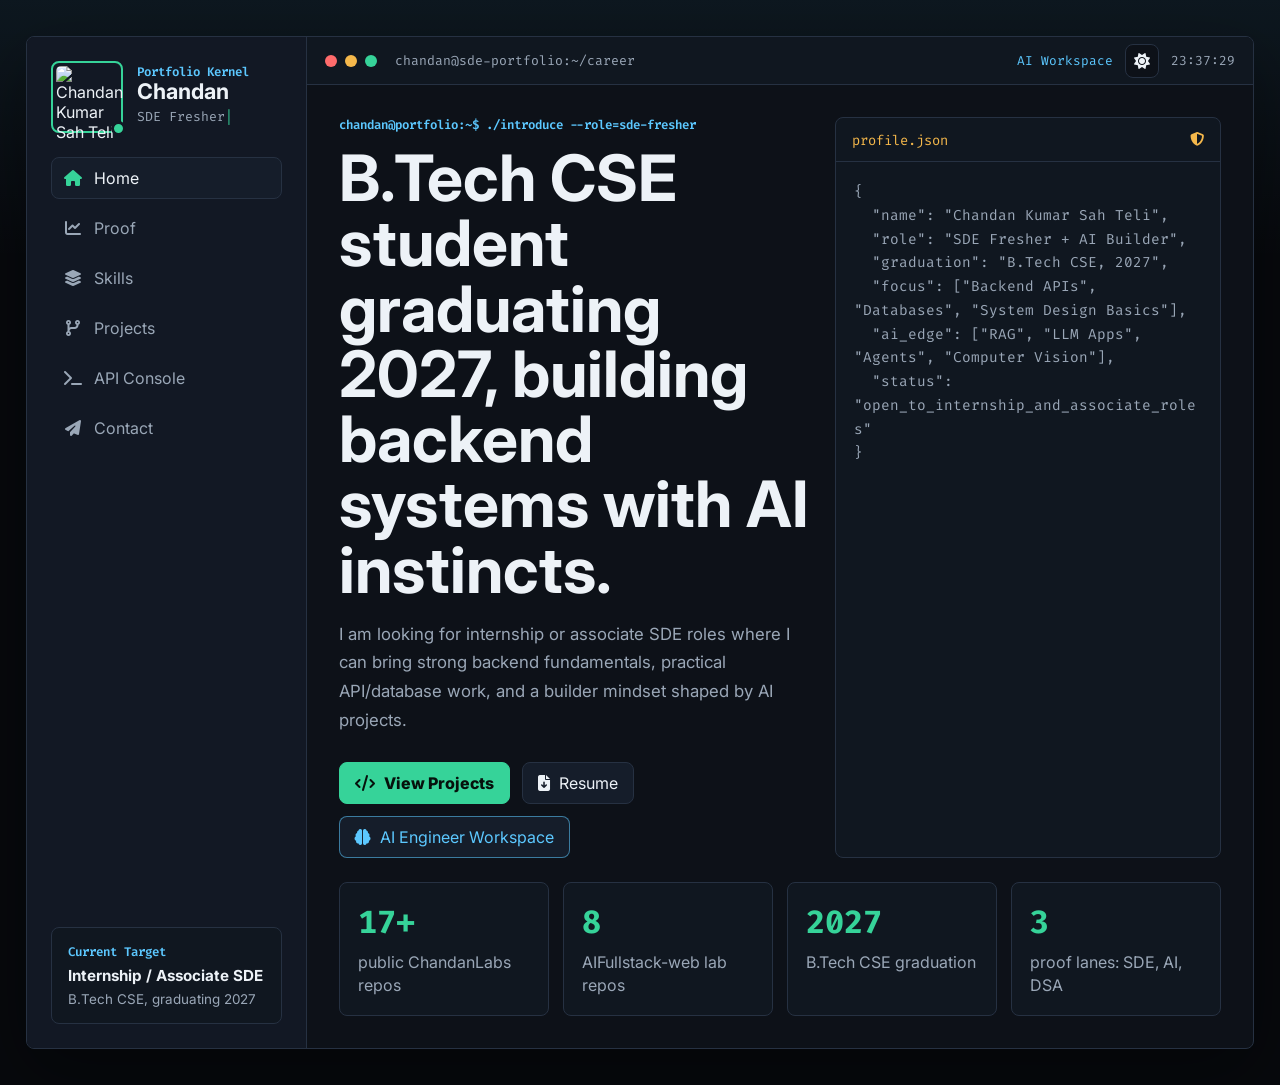
==== commit 26bd084e: "enhenced the portfolio by adding the ai features" ====
--- a/index.html
+++ b/index.html
@@ -85,10 +85,10 @@
                         </div>
                     </div>
                     <div class="metric-strip" aria-label="Portfolio signals">
-                        <div class="metric-card"><span>17+</span><p>public ChandanLabs repos</p></div>
-                        <div class="metric-card"><span>8</span><p>AIFullstack-web lab repos</p></div>
+                        <div class="metric-card"><span data-count="17" data-suffix="+">17+</span><p>public ChandanLabs repos</p></div>
+                        <div class="metric-card"><span data-count="8">8</span><p>AIFullstack-web lab repos</p></div>
                         <div class="metric-card"><span>2027</span><p>B.Tech CSE graduation</p></div>
-                        <div class="metric-card"><span>3</span><p>proof lanes: SDE, AI, DSA</p></div>
+                        <div class="metric-card"><span data-count="3">3</span><p>proof lanes: SDE, AI, DSA</p></div>
                     </div>
                 </section>
 
@@ -99,6 +99,12 @@
                         <article class="proof-card"><i class="fa-solid fa-database"></i><h3>Database thinking</h3><p>Event booking uses transactional safety and capacity control, showing attention to correctness, not just CRUD.</p></article>
                         <article class="proof-card"><i class="fa-solid fa-robot"></i><h3>AI builder edge</h3><p>Projects cover RAG, Gemini/OpenAI integrations, AI agents, real-time vision analysis, and workflow orchestration.</p></article>
                         <article class="proof-card"><i class="fa-solid fa-code"></i><h3>Problem-solving habit</h3><p>Core CS, DSA practice, Java fundamentals, and coding platform activity support the SDE fresher story.</p></article>
+                    </div>
+                    <div class="journey-timeline" aria-label="Engineering journey">
+                        <article class="timeline-item"><span>FOUNDATIONS</span><p>Building computer science fundamentals and practicing data structures and algorithms.</p></article>
+                        <article class="timeline-item"><span>BACKEND</span><p>Developing APIs with Node.js and Express, backed by relational and document databases.</p></article>
+                        <article class="timeline-item"><span>APPLIED AI</span><p>Integrating retrieval, agents, and AI services into practical software projects.</p></article>
+                        <article class="timeline-item"><span>NEXT</span><p>B.Tech CSE graduation in 2027; seeking internship and associate SDE opportunities.</p></article>
                     </div>
                 </section>
 
@@ -112,6 +118,7 @@
                         <article class="skill-category"><h3>AI Integration</h3><div class="tag-row"><span>Gemini API</span><span>OpenAI API</span><span>RAG</span><span>LangGraph</span><span>Prompt Design</span></div></article>
                         <article class="skill-category"><h3>Learning Now</h3><div class="tag-row"><span>AWS Basics</span><span>Kubernetes</span><span>System Design</span><span>Data Science</span></div></article>
                     </div>
+                    <div id="sde-project-coverage" class="skill-evidence" aria-label="Technology coverage across curated projects"></div>
                 </section>
 
                 <section id="projects" class="section">
--- a/style.css
+++ b/style.css
@@ -33,20 +33,21 @@
 }
 
 * { box-sizing: border-box; margin: 0; padding: 0; }
-html { scroll-behavior: smooth; }
+html { min-height: 100vh; overflow-x: hidden; overflow-y: auto; scroll-behavior: smooth; }
 body {
     min-height: 100vh;
     background: linear-gradient(180deg, rgba(92, 200, 255, 0.08), transparent 260px), var(--bg);
     color: var(--text);
     font-family: var(--sans);
-    overflow: hidden;
+    overflow-x: hidden;
+    overflow-y: auto;
 }
 a { color: inherit; }
 button, input, select, textarea { font: inherit; }
 
 .shell {
-    width: min(1440px, 96vw);
-    height: 92vh;
+    width: min(1440px, 96%);
+    min-height: 92vh;
     margin: 4vh auto;
     display: grid;
     grid-template-columns: 280px minmax(0, 1fr);
@@ -157,12 +158,24 @@
     color: var(--text);
     cursor: pointer;
 }
-.content-scroll { flex: 1; overflow-y: auto; padding: 32px; }
+.content-scroll { flex: 1; padding: 32px; }
 .content-scroll::-webkit-scrollbar { width: 10px; }
 .content-scroll::-webkit-scrollbar-thumb { background: var(--line); border-radius: 999px; }
 .section { display: none; animation: fadeIn 220ms ease; }
 .section.active-section { display: block; }
 @keyframes fadeIn { from { opacity: 0; transform: translateY(8px); } to { opacity: 1; transform: translateY(0); } }
+.reveal {
+    opacity: 0;
+    transform: translateY(24px);
+    transition: opacity 600ms ease, transform 600ms cubic-bezier(0.2, 0.65, 0.3, 1);
+}
+.reveal.is-visible { opacity: 1; transform: translateY(0); }
+.proof-card:nth-child(2), .skill-category:nth-child(2), .project-card:nth-child(2), .lab-card:nth-child(2) { transition-delay: 80ms; }
+.proof-card:nth-child(3), .skill-category:nth-child(3), .project-card:nth-child(3), .lab-card:nth-child(3) { transition-delay: 160ms; }
+.proof-card:nth-child(4), .skill-category:nth-child(4), .project-card:nth-child(4), .lab-card:nth-child(4) { transition-delay: 240ms; }
+.timeline-item:nth-child(2) { transition-delay: 100ms; }
+.timeline-item:nth-child(3) { transition-delay: 200ms; }
+.timeline-item:nth-child(4) { transition-delay: 300ms; }
 
 .hero-grid, .ai-hero {
     display: grid;
@@ -231,6 +244,18 @@
 .proof-card i { color: var(--accent-2); font-size: 1.35rem; }
 .proof-card h3, .skill-category h3, .project-title, .lab-card h3 { margin-top: 12px; font-size: 1.08rem; }
 .proof-card p, .project-desc, .lab-card p { margin-top: 10px; color: var(--muted); line-height: 1.6; }
+.journey-timeline { display: grid; grid-template-columns: repeat(4, minmax(0, 1fr)); margin-top: 28px; border-top: 1px solid var(--line); }
+.timeline-item { padding: 18px 18px 0 0; }
+.timeline-item span { color: var(--accent-2); font-family: var(--mono); font-size: 0.78rem; font-weight: 700; }
+.timeline-item p { margin-top: 10px; color: var(--muted); line-height: 1.55; }
+.skill-evidence { margin-top: 24px; }
+.skill-evidence h3 { font-size: 1.08rem; }
+.skill-evidence > p { margin-top: 6px; color: var(--muted); font-size: 0.9rem; }
+.coverage-list { display: grid; grid-template-columns: repeat(2, minmax(0, 1fr)); gap: 14px 24px; margin-top: 18px; }
+.coverage-label { display: flex; justify-content: space-between; gap: 12px; color: var(--muted); font-family: var(--mono); font-size: 0.82rem; }
+.coverage-track { height: 7px; margin-top: 7px; overflow: hidden; border-radius: 999px; background: var(--surface); }
+.coverage-track span { display: block; width: 0; height: 100%; border-radius: inherit; background: linear-gradient(90deg, var(--accent), var(--accent-2)); transition: width 800ms cubic-bezier(0.2, 0.65, 0.3, 1); }
+.skill-evidence.is-visible .coverage-track span { width: var(--coverage); }
 .tag-row, .project-tags { display: flex; flex-wrap: wrap; gap: 8px; margin-top: 14px; }
 .tag-row span, .project-tags span {
     display: inline-flex;
@@ -243,7 +268,13 @@
     color: var(--muted);
     font-size: 0.8rem;
 }
-.project-card { min-height: 295px; display: flex; flex-direction: column; }
+.project-card {
+    min-height: 295px;
+    display: flex;
+    flex-direction: column;
+    transition: opacity 600ms ease, transform 260ms ease, box-shadow 260ms ease, border-color 260ms ease;
+}
+.project-card:hover { transform: translateY(-6px); border-color: var(--accent-2); box-shadow: 0 16px 38px var(--shadow); }
 .project-kicker { color: var(--accent-3); font-family: var(--mono); font-size: 0.78rem; font-weight: 700; }
 .project-title { color: var(--text); }
 .project-proof { margin-top: 14px; padding: 12px; border-left: 3px solid var(--accent); background: var(--panel); color: var(--muted); line-height: 1.55; }
@@ -291,13 +322,12 @@
 .back-to-top.show { opacity: 1; pointer-events: auto; transform: translateY(0); }
 
 @media (max-width: 980px) {
-    body { overflow: auto; }
     .shell { width: 100%; min-height: 100vh; height: auto; margin: 0; grid-template-columns: 1fr; border-radius: 0; }
     .sidebar { border-right: 0; border-bottom: 1px solid var(--line); }
     .nav-menu { grid-template-columns: repeat(3, minmax(0, 1fr)); }
     .hero-grid, .ai-hero, .contact-layout { grid-template-columns: 1fr; }
     .metric-strip { grid-template-columns: repeat(2, minmax(0, 1fr)); }
-    .content-scroll { overflow: visible; }
+    .journey-timeline { grid-template-columns: repeat(2, minmax(0, 1fr)); row-gap: 18px; }
 }
 @media (max-width: 680px) {
     .content-scroll, .sidebar { padding: 16px; }
@@ -306,9 +336,18 @@
     .top-bar { height: auto; min-height: 52px; align-items: flex-start; padding: 12px; flex-wrap: wrap; }
     .top-actions { width: 100%; margin-left: 0; justify-content: space-between; }
     .proof-grid, .skill-board, .projects-grid, .lab-grid, .metric-strip, .api-toolbar { grid-template-columns: 1fr; }
+    .coverage-list { grid-template-columns: 1fr; }
     .nav-menu { grid-template-columns: repeat(2, minmax(0, 1fr)); }
     .hero-copy { min-height: unset; }
     .hero-copy h2, .section-heading h2 { font-size: 2rem; }
     .window-title { width: 100%; }
 }
 
+@media (prefers-reduced-motion: reduce) {
+    html { scroll-behavior: auto; }
+    .section, .cursor { animation: none; }
+    .reveal, .project-card { opacity: 1; transform: none; transition: none; }
+    .project-card:hover { transform: none; box-shadow: none; }
+    .coverage-track span { width: var(--coverage); transition: none; }
+}
+
